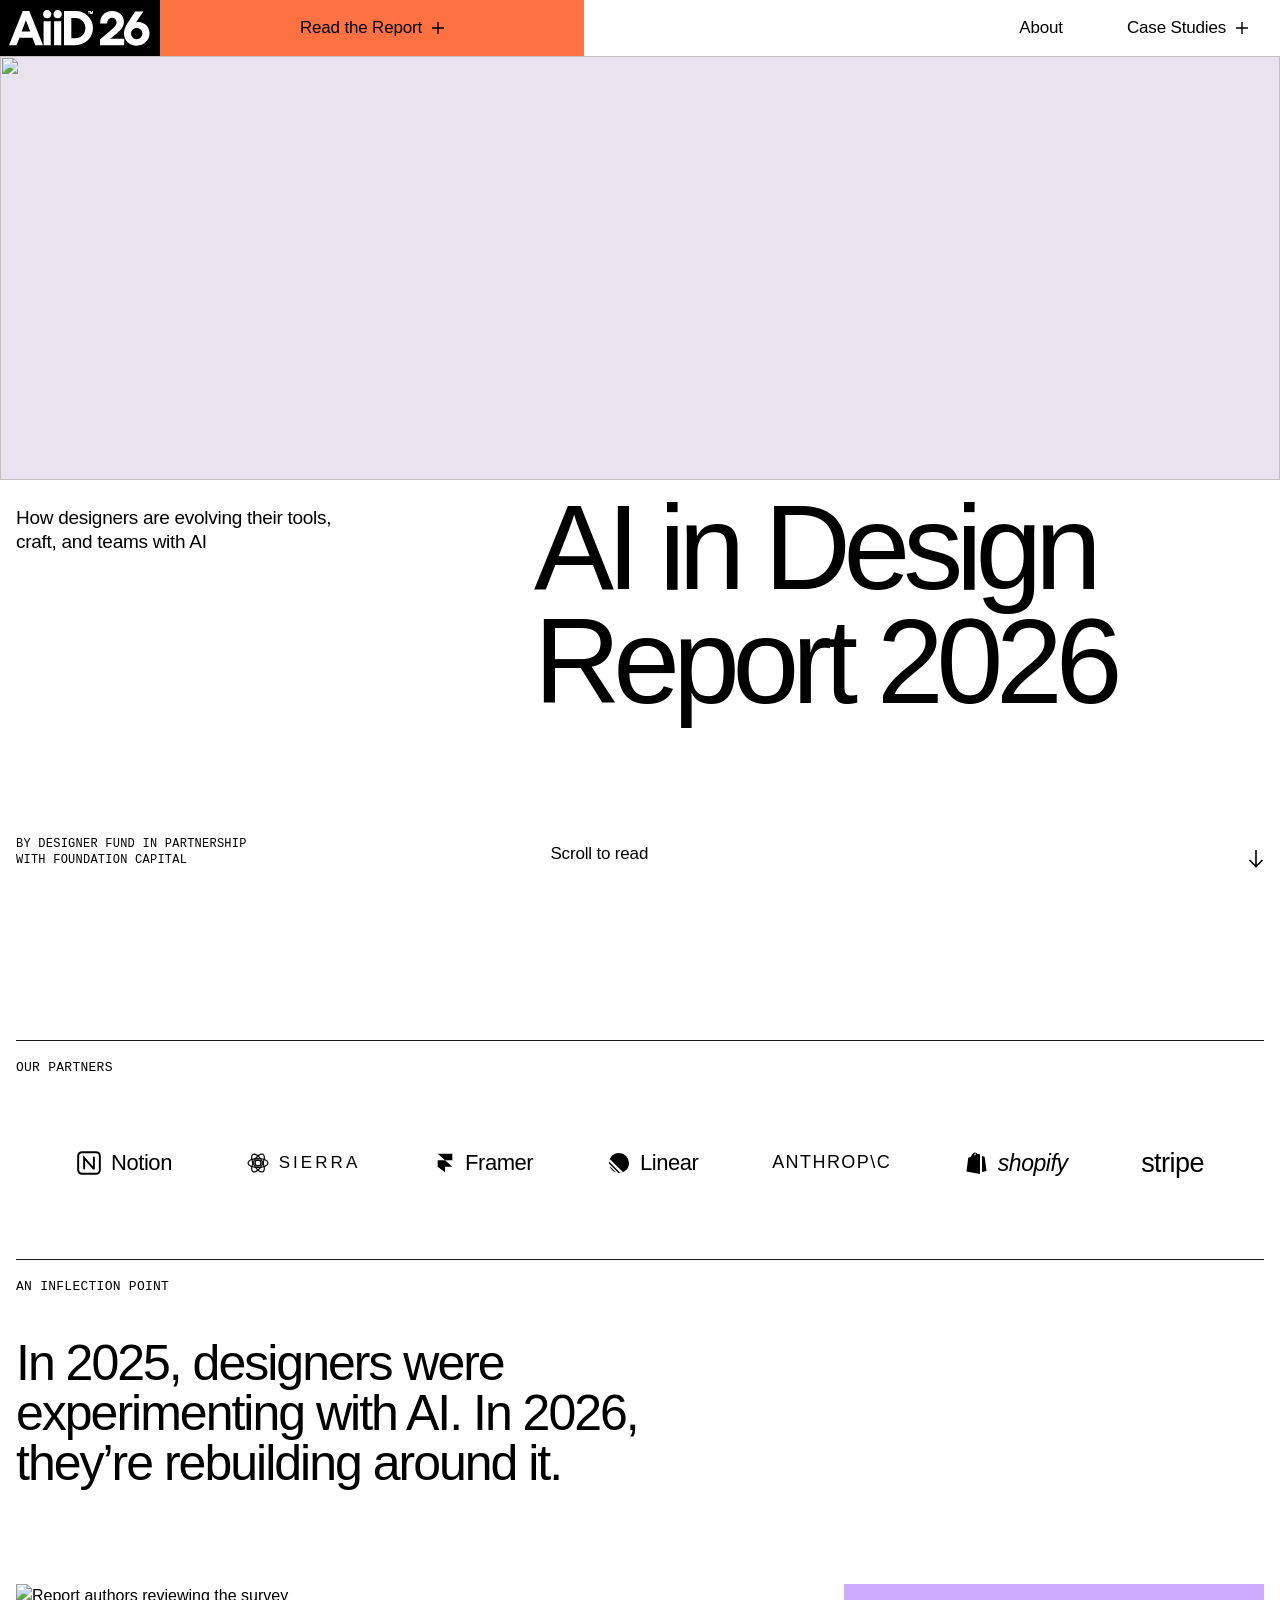
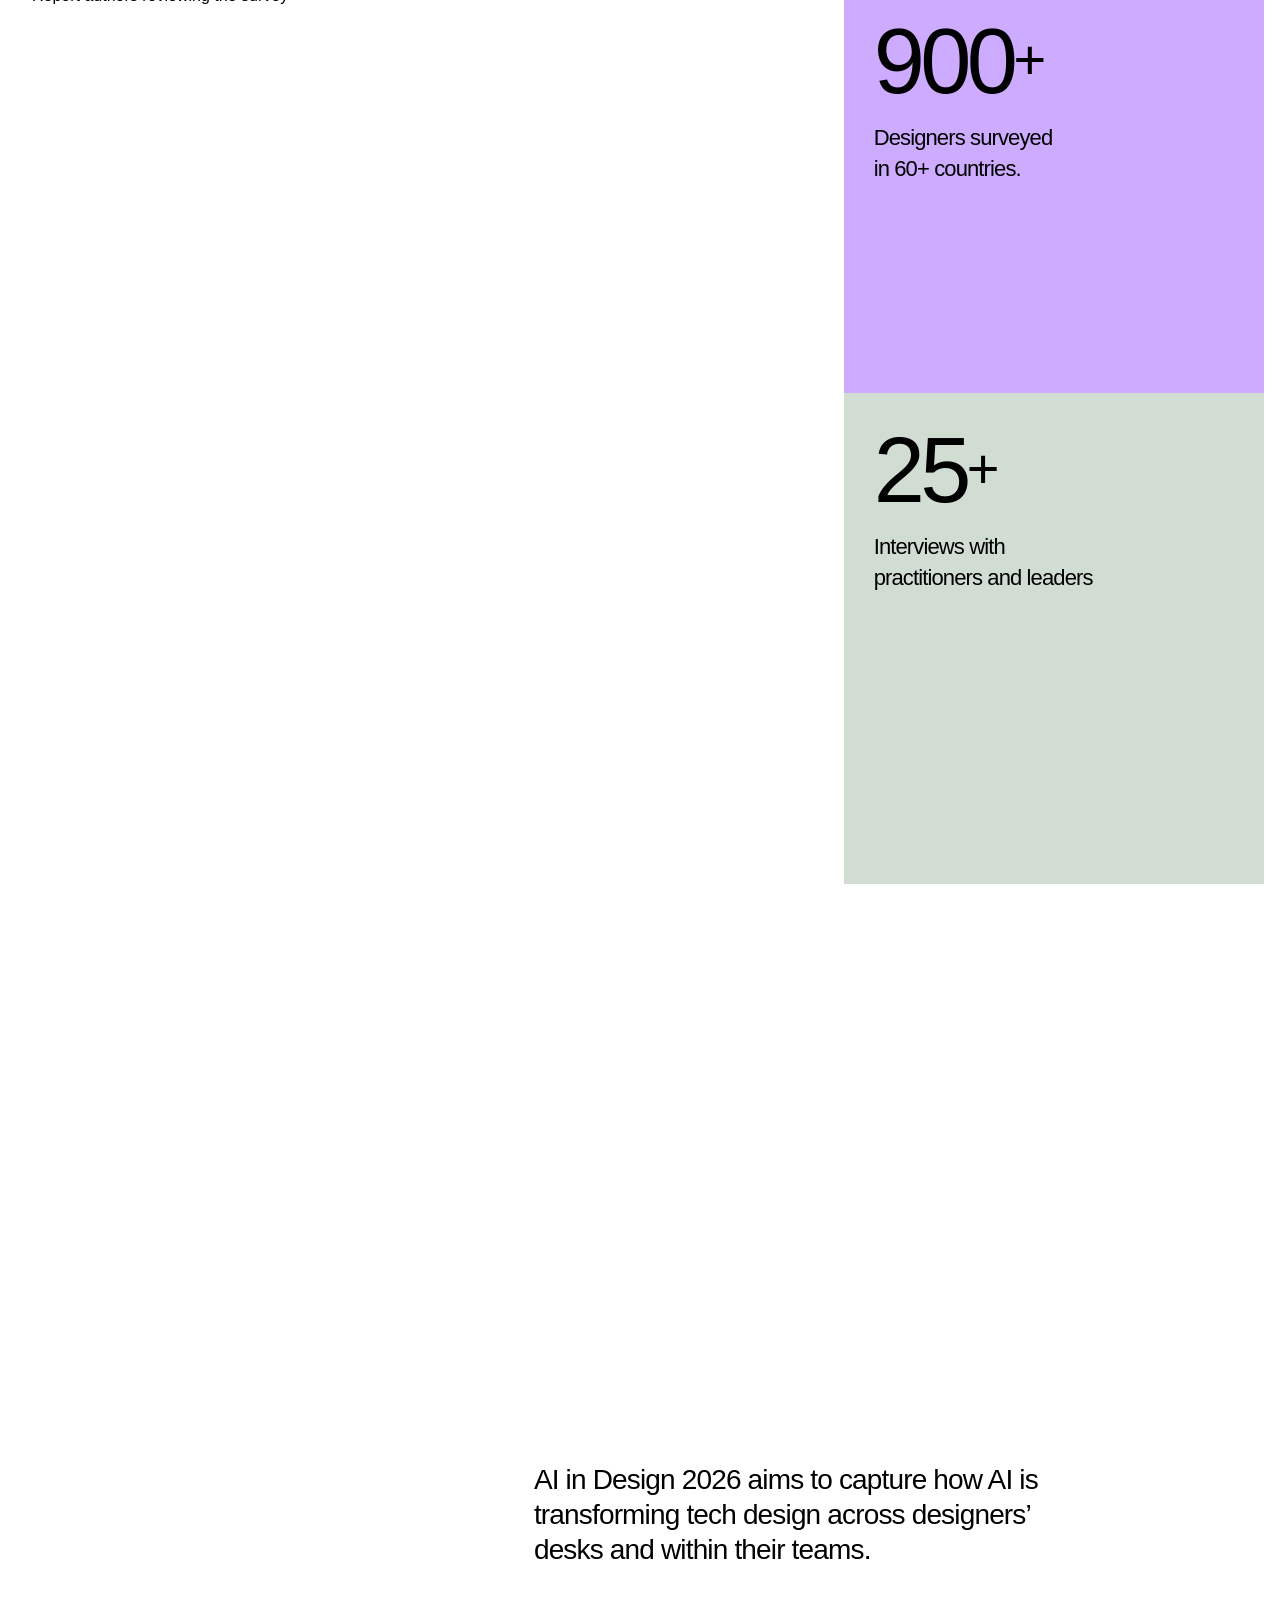
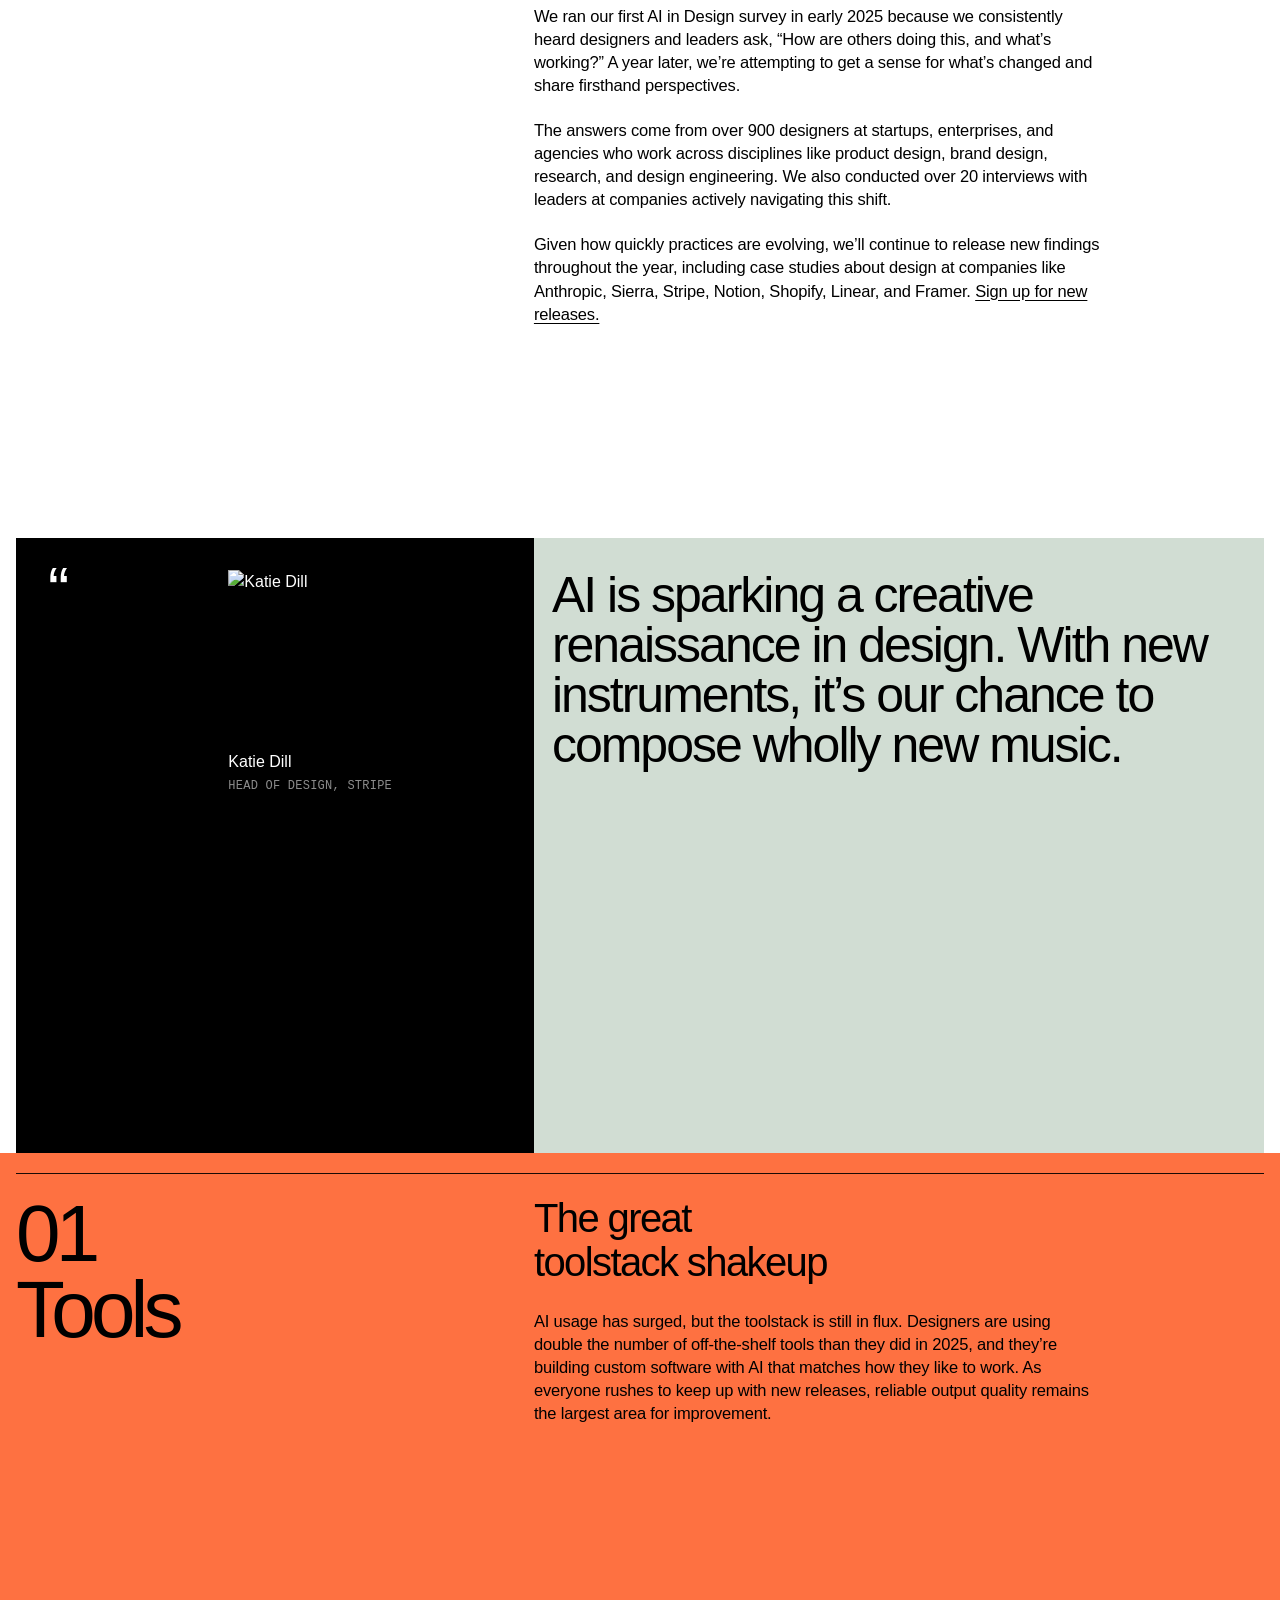
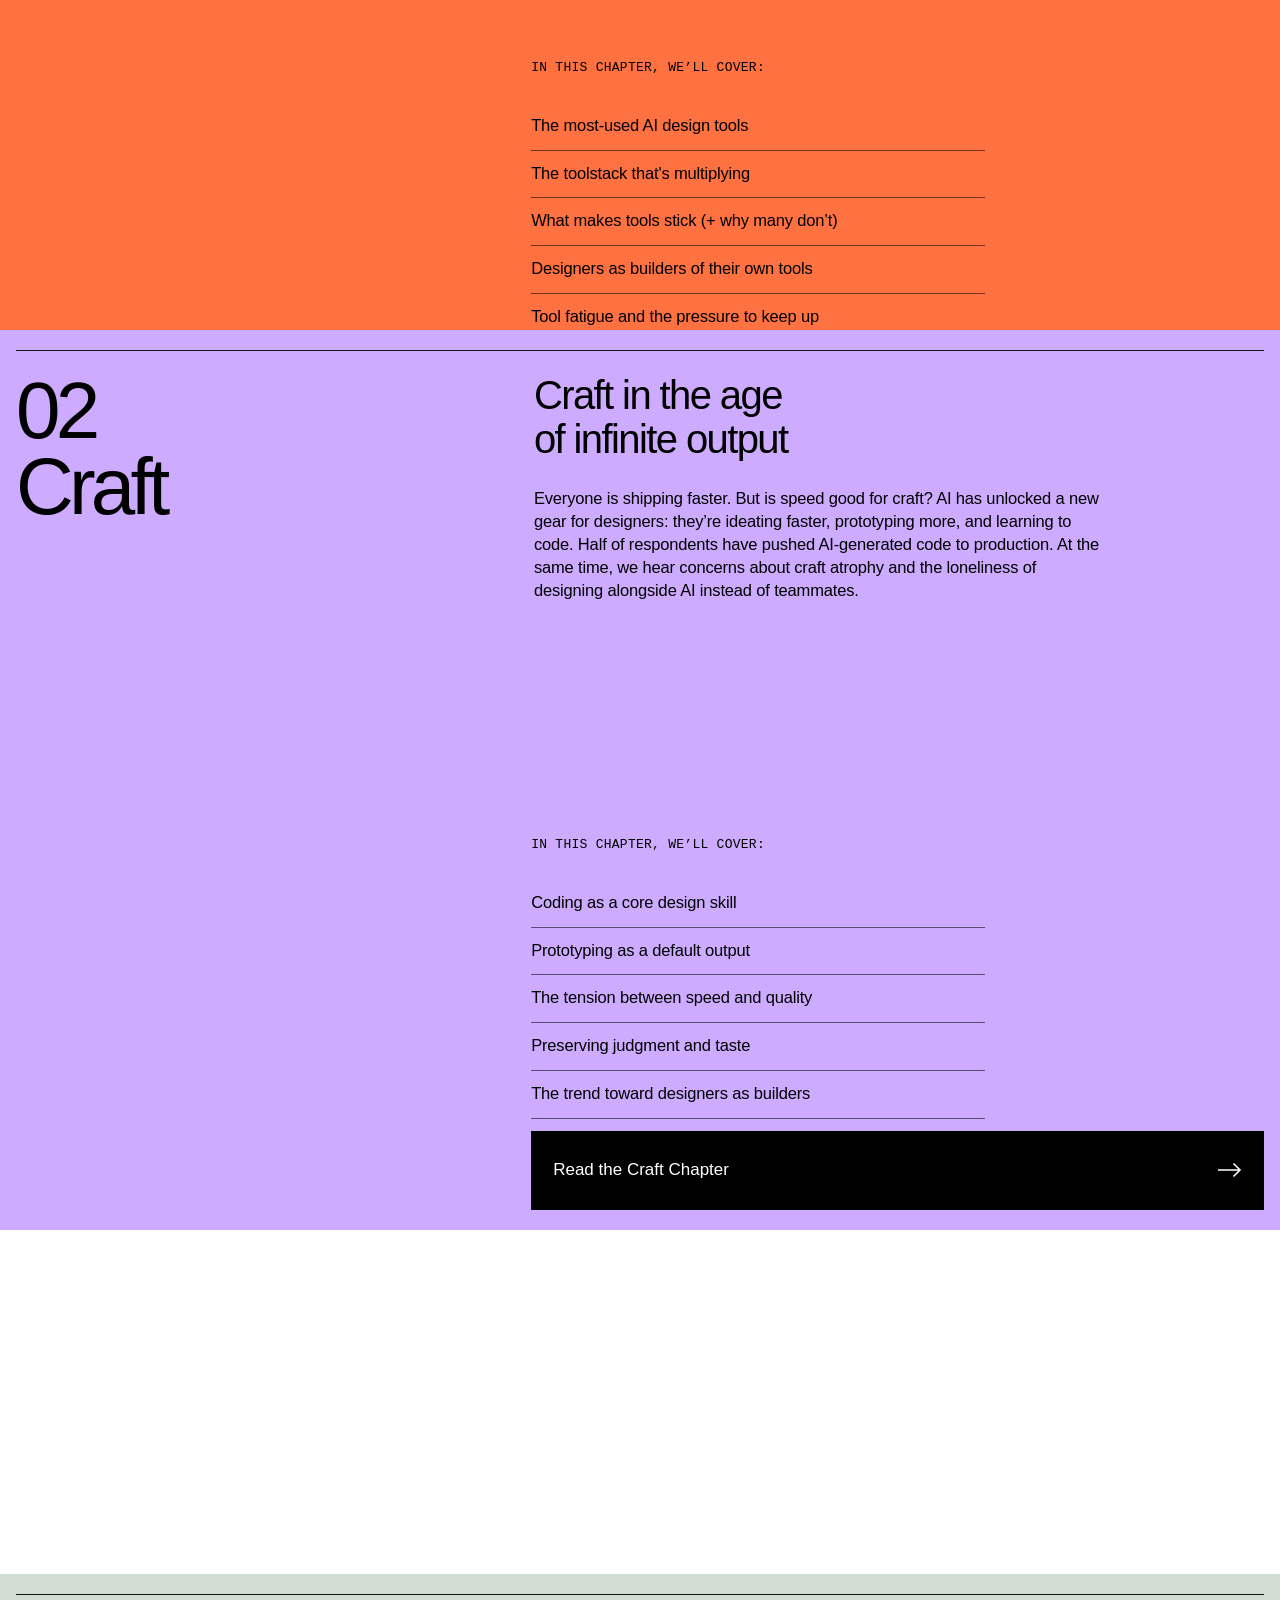
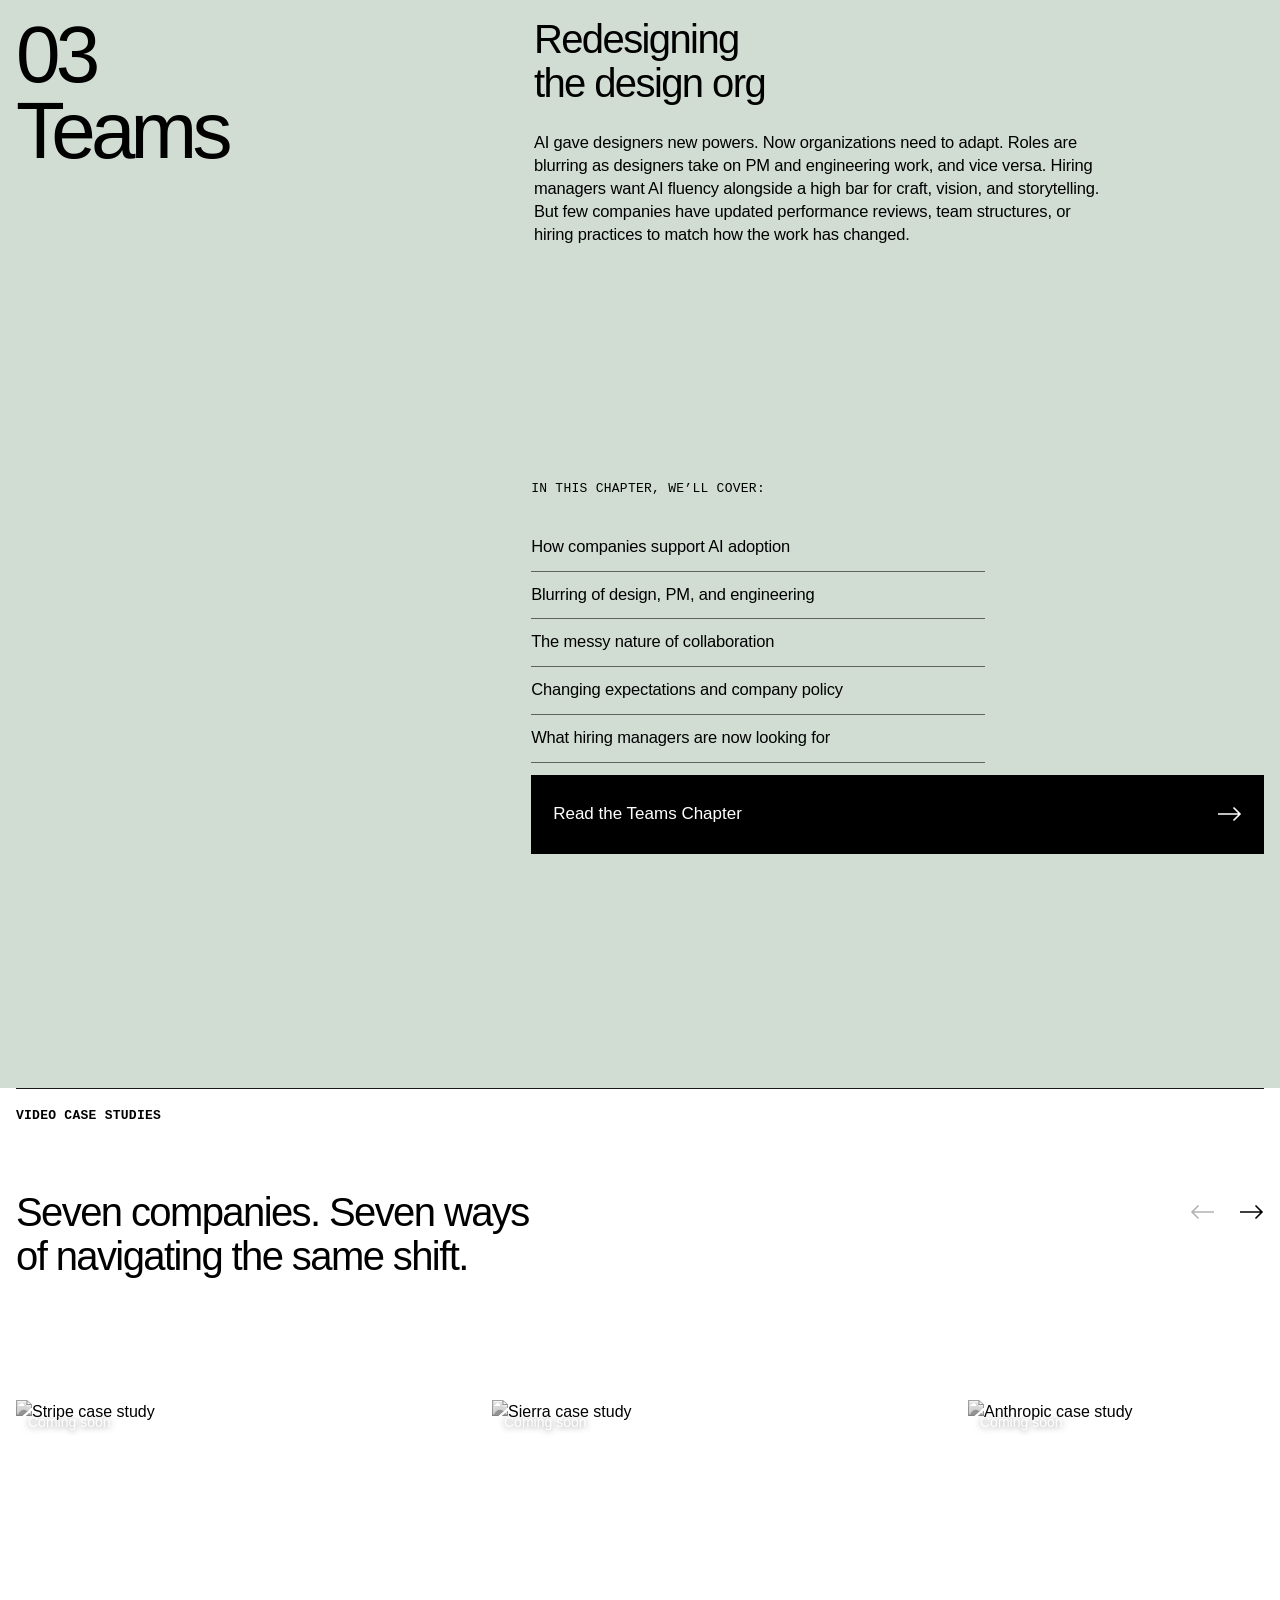
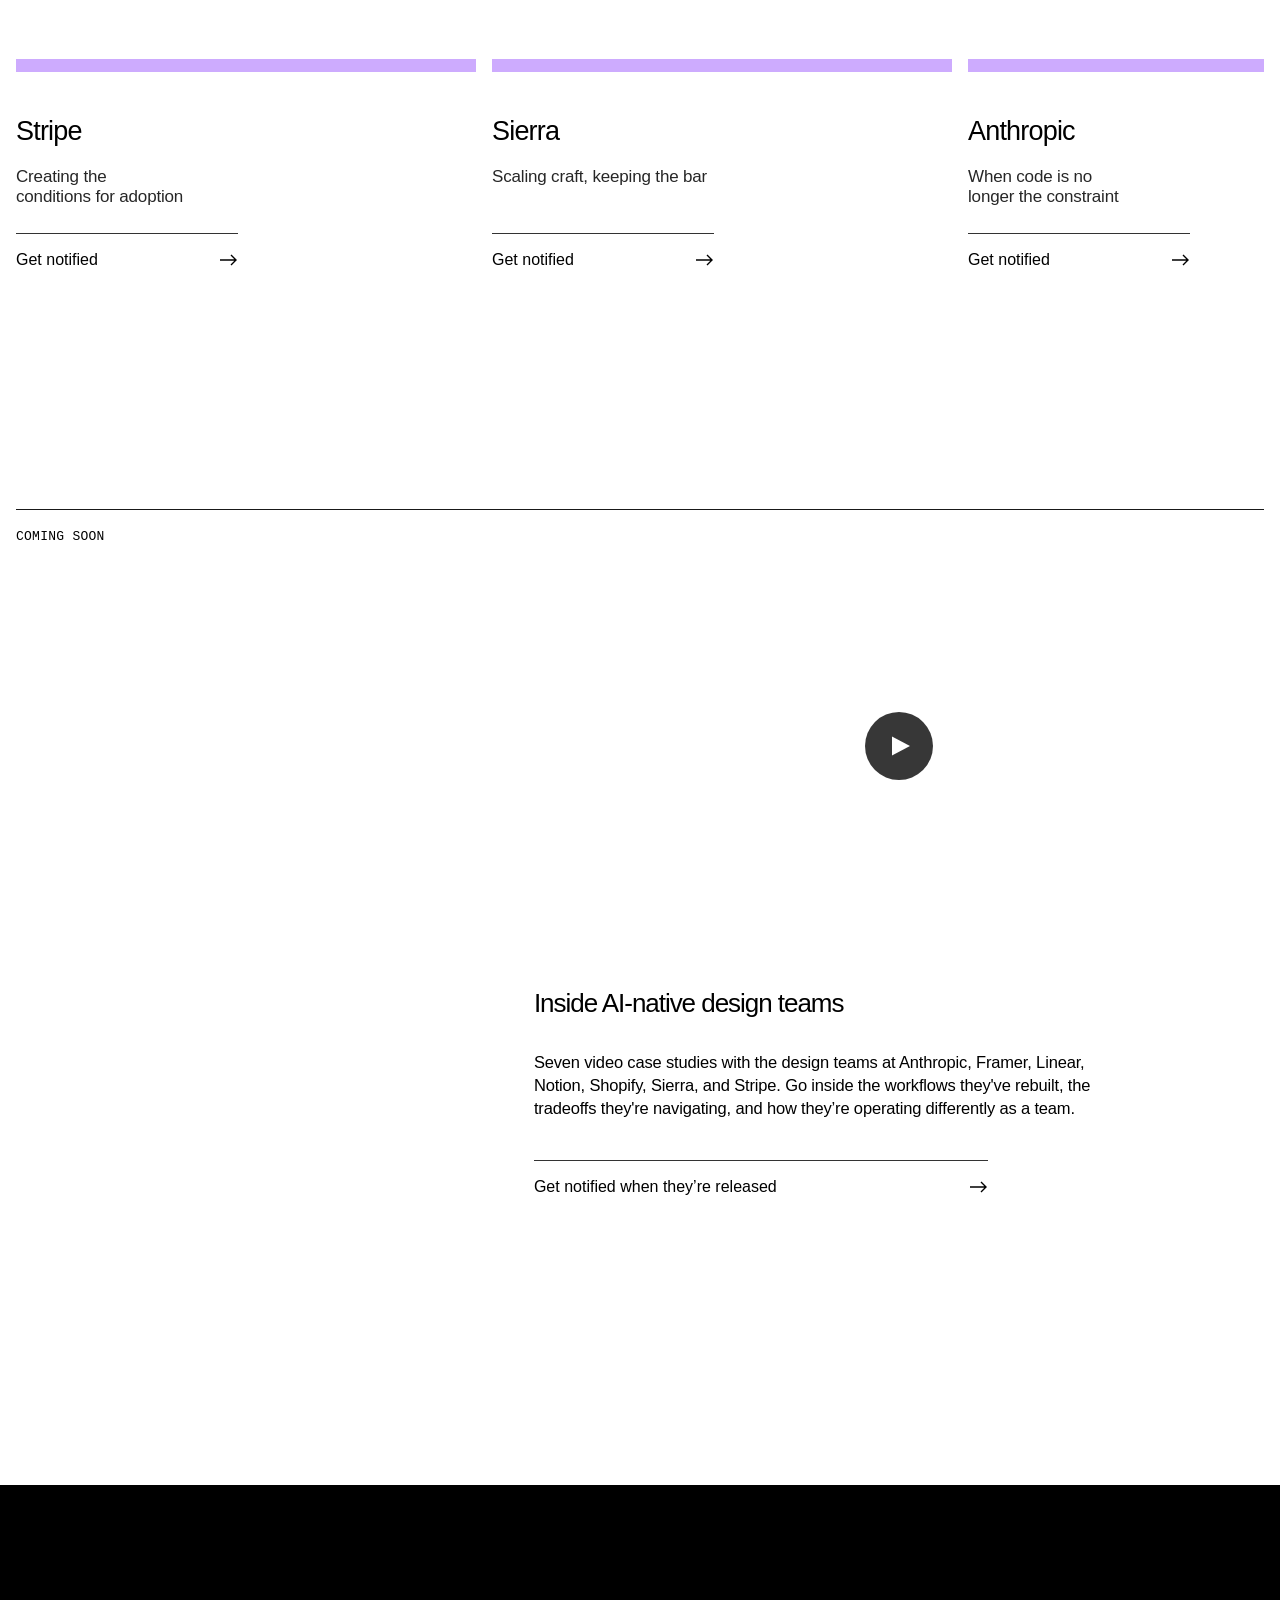
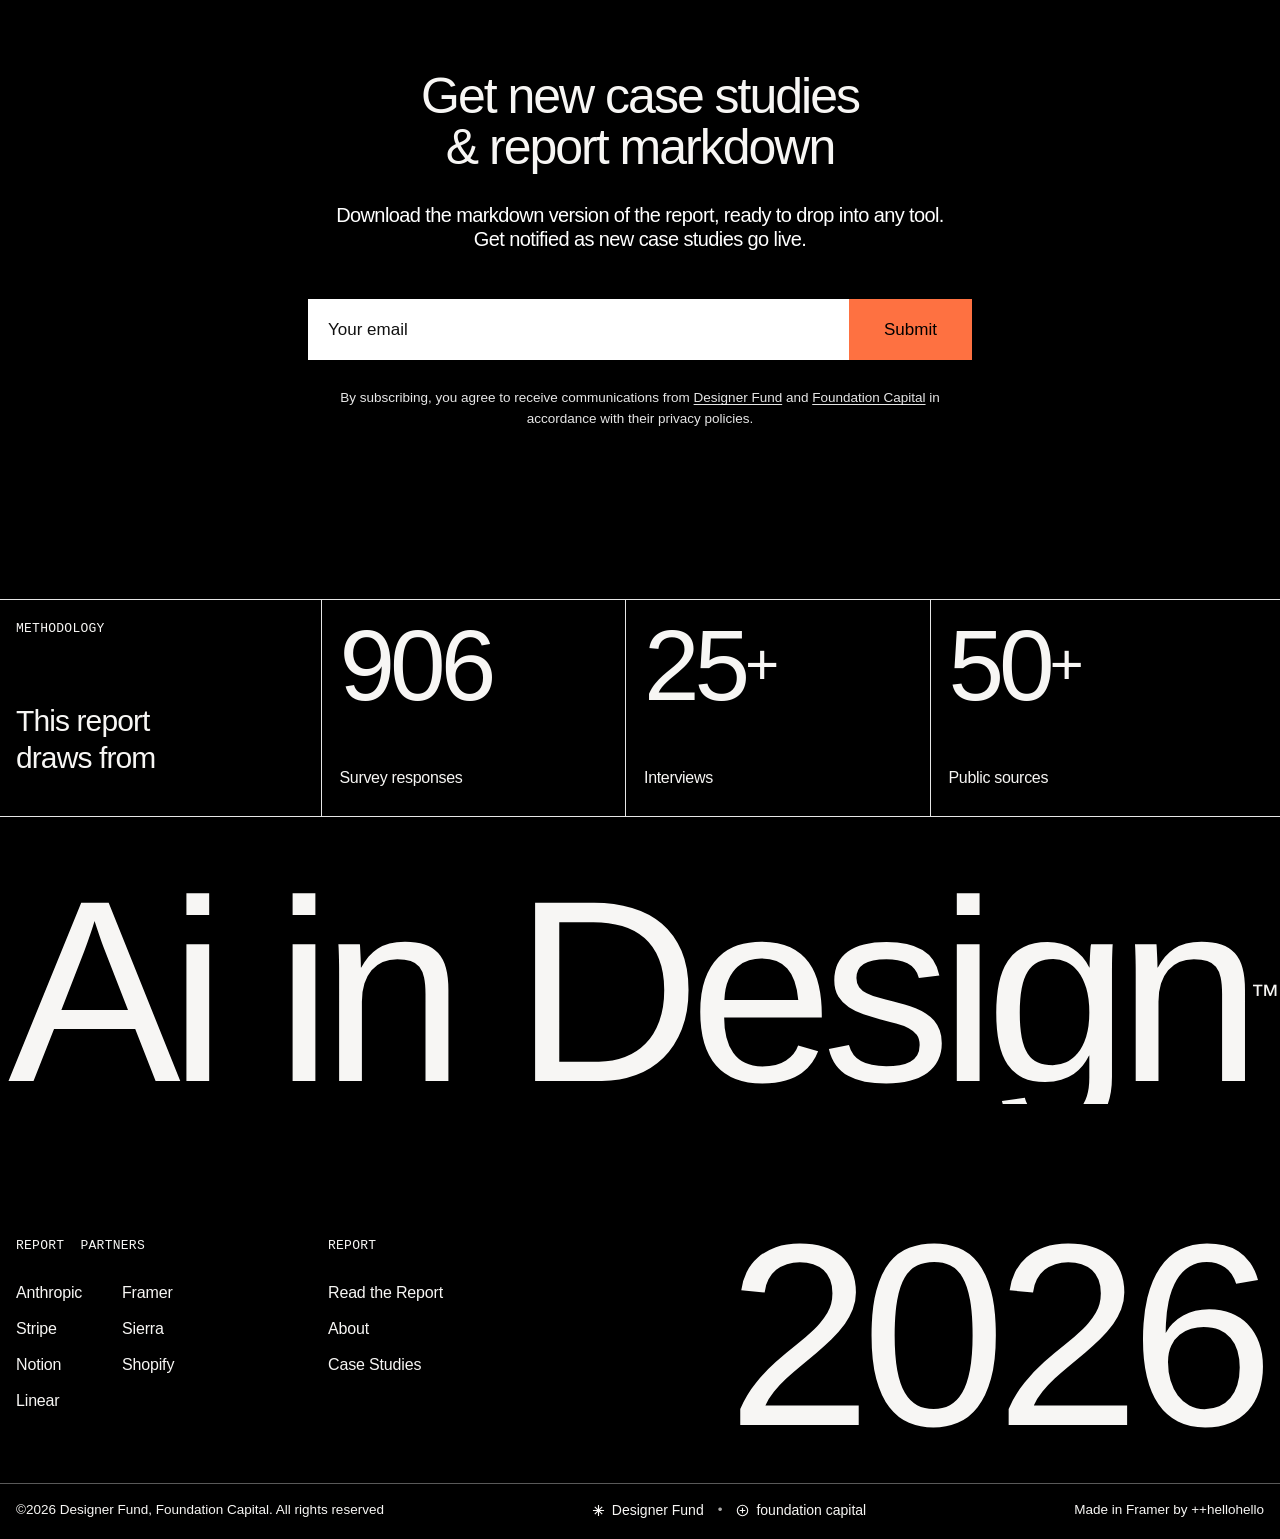
==== gpt56-high-2026-07-16/index.html @ 609a4d9c "Initial commit: multi-model AI in Design homepage reproductions Static high-fidelity recreations of " ====
<!DOCTYPE html>
<html lang="en">
<head>
  <meta charset="UTF-8" />
  <meta name="viewport" content="width=device-width, initial-scale=1.0" />
  <title>AI in Design Report 2026</title>
  <link rel="icon" href="data:," />
  <script src="https://cdn.tailwindcss.com"></script>
  <link rel="stylesheet" href="styles.css" />
</head>
<body>

  <!-- Loader -->
  <div id="loader" aria-hidden="true">
    <div class="loader-logo">
      <span class="loader-aiid">AiiD<sup>™</sup></span><span class="loader-26">26</span>
    </div>
  </div>

  <!-- Mouse particle trail canvas -->
  <canvas id="fx-canvas" aria-hidden="true"></canvas>

  <!-- Header -->
  <header id="site-header">
    <a href="https://example.com/" class="logo-block" aria-label="AI in Design 26">
      <img class="logo-image" src="data:image/svg+xml,%3Csvg%20display=%22block%22%20role=%22presentation%22%20viewBox=%220%200%20142%2036%22%20xmlns=%22http://www.w3.org/2000/svg%22%3E%3Cg%20d=%22M%20114.9%2011.85%20C%20114.9%2016.102%20112.849%2019.327%20107.716%2023.482%20C%20106.005%2024.851%20104.392%2026.171%20103.171%2027.148%20C%20102.438%2027.734%20101.755%2028.272%20101.118%2028.712%20L%20115.193%2028.712%20L%20115.193%2035.163%20L%2091%2035.163%20L%2091%2029.396%20L%20103.805%2018.399%20C%20106.541%2016.053%20107.617%2014.294%20107.617%2012.339%20C%20107.617%209.603%20105.613%207.745%20103.023%207.745%20C%20100.091%207.745%2098.234%2010.091%2098.186%2013.463%20L%2091.099%2013.463%20C%2091.099%205.887%2095.79%201%20103.023%201%20C%20109.865%201%20114.9%205.497%20114.9%2011.85%20Z%20M%20127.756%2035.711%20C%20120.522%2035.711%20115%2030.482%20115%2023.444%20C%20115%2020.365%20116.124%2017.042%20118.373%2013.571%20L%20126.145%201.5%20L%20134.453%201.5%20L%20126.927%2012.4%20C%20127.708%2012.057%20128.638%2011.96%20129.37%2011.96%20C%20135.822%2011.96%20140.513%2017.093%20140.513%2023.349%20C%20140.513%2030.387%20134.991%2035.715%20127.758%2035.715%20Z%20M%20127.756%2018.019%20C%20124.578%2018.019%20122.087%2020.462%20122.087%2023.541%20C%20122.087%2026.62%20124.58%2029.162%20127.708%2029.162%20C%20130.836%2029.162%20133.426%2026.669%20133.426%2023.591%20C%20133.426%2020.512%20130.884%2018.019%20127.758%2018.019%20Z%20M%2020.282%201%20L%2034.015%2035.213%20L%2026.343%2035.213%20L%2023.46%2027.833%20L%2010.409%2027.833%20L%207.526%2035.213%20L%200%2035.213%20L%2013.783%201%20Z%20M%2012.657%2021.527%20L%2021.26%2021.527%20L%2016.909%2010.335%20Z%20M%2038.155%208.31%20C%2035.809%208.31%2034%206.355%2034%204.155%20C%2034%201.955%2035.809%200%2038.155%200%20C%2040.501%200%2042.31%201.955%2042.31%204.155%20C%2042.31%206.355%2040.501%208.31%2038.155%208.31%20Z%20M%2034.586%2035.289%20L%2034.586%2011.145%20L%2041.722%2011.145%20L%2041.722%2035.289%20Z%20M%2048.655%208.31%20C%2046.308%208.31%2044.5%206.355%2044.5%204.155%20C%2044.5%201.955%2046.308%200%2048.655%200%20C%2051.001%200%2052.81%201.955%2052.81%204.155%20C%2052.81%206.355%2051.001%208.31%2048.655%208.31%20Z%20M%2045.087%2035.289%20L%2045.087%2011.145%20L%2052.224%2011.145%20L%2052.224%2035.289%20Z%20M%2066.584%2035.213%20L%2055%2035.213%20L%2055%201%20L%2066.584%201%20C%2076.164%201%2083.984%208.477%2083.984%2018.107%20C%2083.984%2027.736%2076.164%2035.213%2066.584%2035.213%20Z%20M%2066.388%207.893%20L%2062.332%207.893%20L%2062.332%2028.323%20L%2066.388%2028.323%20C%2072.057%2028.323%2076.457%2023.779%2076.457%2018.108%20C%2076.457%2012.438%2072.059%207.893%2066.388%207.893%20Z%20M%2081.05%201.722%20L%2080.38%201.722%20L%2080.38%203.895%20L%2079.671%203.895%20L%2079.671%201.722%20L%2079%201.722%20L%2079%201%20L%2081.05%201%20Z%20M%2082.5%202.745%20L%2083.256%201%20L%2083.985%201%20L%2083.985%203.895%20L%2083.29%203.895%20L%2083.29%202.598%20L%2082.72%203.895%20L%2082.261%203.895%20L%2081.695%202.604%20L%2081.695%203.895%20L%2081%203.895%20L%2081%201%20L%2081.743%201%20Z%22%20fill=%22transparent%22%20height=%2235.71467px%22%20id=%22bUIbGinxk%22%20width=%22140.51299999999998px%22%3E%3Cpath%20d=%22M%2023.9%2010.85%20C%2023.9%2015.102%2021.849%2018.327%2016.716%2022.482%20C%2015.005%2023.851%2013.392%2025.171%2012.171%2026.148%20C%2011.438%2026.734%2010.755%2027.272%2010.118%2027.712%20L%2024.193%2027.712%20L%2024.193%2034.163%20L%200%2034.163%20L%200%2028.396%20L%2012.805%2017.399%20C%2015.541%2015.053%2016.617%2013.294%2016.617%2011.339%20C%2016.617%208.603%2014.613%206.745%2012.023%206.745%20C%209.091%206.745%207.234%209.091%207.186%2012.463%20L%200.099%2012.463%20C%200.099%204.887%204.79%200%2012.023%200%20C%2018.865%200%2023.9%204.497%2023.9%2010.85%20Z%22%20fill=%22rgb%28255,%20255,%20255%29%22%20height=%2234.163490000000024px%22%20id=%22tfqKR_hYy%22%20transform=%22translate%2891%201%29%22%20width=%2224.193200000000047px%22/%3E%3Cpath%20d=%22M%2012.756%2034.211%20C%205.522%2034.211%200%2028.982%200%2021.944%20C%200%2018.865%201.124%2015.542%203.373%2012.071%20L%2011.145%200%20L%2019.453%200%20L%2011.927%2010.9%20C%2012.708%2010.557%2013.638%2010.46%2014.37%2010.46%20C%2020.822%2010.46%2025.513%2015.593%2025.513%2021.849%20C%2025.513%2028.887%2019.991%2034.215%2012.758%2034.215%20Z%20M%2012.756%2016.519%20C%209.578%2016.519%207.087%2018.962%207.087%2022.041%20C%207.087%2025.12%209.58%2027.662%2012.708%2027.662%20C%2015.836%2027.662%2018.426%2025.169%2018.426%2022.091%20C%2018.426%2019.012%2015.884%2016.519%2012.758%2016.519%20Z%22%20fill=%22rgb%28255,%20255,%20255%29%22%20height=%2234.21467px%22%20id=%22IRKzsmQah%22%20transform=%22translate%28115%201.5%29%22%20width=%2225.51299999999999px%22/%3E%3Cpath%20d=%22M%2020.282%200%20L%2034.015%2034.213%20L%2026.343%2034.213%20L%2023.46%2026.833%20L%2010.409%2026.833%20L%207.526%2034.213%20L%200%2034.213%20L%2013.783%200%20Z%20M%2012.657%2020.527%20L%2021.26%2020.527%20L%2016.909%209.335%20Z%22%20fill=%22rgb%28255,%20255,%20255%29%22%20height=%2234.21293px%22%20id=%22i7XmmoJSr%22%20transform=%22translate%280%201%29%22%20width=%2234.0153px%22/%3E%3Cpath%20d=%22M%204.155%208.31%20C%201.809%208.31%200%206.355%200%204.155%20C%200%201.955%201.809%200%204.155%200%20C%206.501%200%208.31%201.955%208.31%204.155%20C%208.31%206.355%206.501%208.31%204.155%208.31%20Z%20M%200.586%2035.289%20L%200.586%2011.145%20L%207.722%2011.145%20L%207.722%2035.289%20Z%22%20fill=%22rgb%28255,%20255,%20255%29%22%20height=%2235.28910032196045px%22%20id=%22kdN6QVZlX%22%20transform=%22translate%2834%200%29%22%20width=%228.309800000000003px%22/%3E%3Cpath%20d=%22M%204.155%208.31%20C%201.808%208.31%200%206.355%200%204.155%20C%200%201.955%201.808%200%204.155%200%20C%206.501%200%208.31%201.955%208.31%204.155%20C%208.31%206.355%206.501%208.31%204.155%208.31%20Z%20M%200.587%2035.289%20L%200.587%2011.145%20L%207.724%2011.145%20L%207.724%2035.289%20Z%22%20fill=%22rgb%28255,%20255,%20255%29%22%20height=%2235.28910032196045px%22%20id=%22C_knFuf3H%22%20transform=%22translate%2844.5%200%29%22%20width=%228.3097px%22/%3E%3Cpath%20d=%22M%2011.584%2034.213%20L%200%2034.213%20L%200%200%20L%2011.584%200%20C%2021.164%200%2028.984%207.477%2028.984%2017.107%20C%2028.984%2026.736%2021.164%2034.213%2011.584%2034.213%20Z%20M%2011.388%206.893%20L%207.332%206.893%20L%207.332%2027.323%20L%2011.388%2027.323%20C%2017.057%2027.323%2021.457%2022.779%2021.457%2017.108%20C%2021.457%2011.438%2017.059%206.893%2011.388%206.893%20Z%22%20fill=%22rgb%28255,%20255,%20255%29%22%20height=%2234.21293px%22%20id=%22PEKM8ZtBk%22%20transform=%22translate%2855%201%29%22%20width=%2228.983600000000003px%22/%3E%3Cpath%20d=%22M%202.05%200.722%20L%201.38%200.722%20L%201.38%202.895%20L%200.671%202.895%20L%200.671%200.722%20L%200%200.722%20L%200%200%20L%202.05%200%20Z%22%20fill=%22rgb%28255,%20255,%20255%29%22%20height=%222.895210000000006px%22%20id=%22pdRAV8HVm%22%20transform=%22translate%2879%201%29%22%20width=%222.050100000000043px%22/%3E%3Cpath%20d=%22M%201.5%201.745%20L%202.256%200%20L%202.985%200%20L%202.985%202.895%20L%202.29%202.895%20L%202.29%201.598%20L%201.72%202.895%20L%201.261%202.895%20L%200.695%201.604%20L%200.695%202.895%20L%200%202.895%20L%200%200%20L%200.743%200%20Z%22%20fill=%22rgb%28255,%20255,%20255%29%22%20height=%222.895210000000006px%22%20id=%22DxJXpvdQX%22%20transform=%22translate%2881%201%29%22%20width=%222.9850999999999885px%22/%3E%3C/g%3E%3C/svg%3E" alt="" />
    </a>
    <a href="https://example.com/" id="read-report-pill" class="header-pill">
      <span>Read the Report</span>
      <svg class="plus-icon" viewBox="0 0 12 12" width="12" height="12"><path d="M6 0v12M0 6h12" stroke="currentColor" stroke-width="1.4"/></svg>
    </a>
    <nav class="header-right">
      <a href="https://example.com/" class="header-link">About</a>
      <button id="cases-trigger" class="header-link header-cases" type="button">
        <span>Case Studies</span>
        <svg class="plus-icon" viewBox="0 0 12 12" width="12" height="12"><path d="M6 0v12M0 6h12" stroke="currentColor" stroke-width="1.4"/></svg>
      </button>
    </nav>
  </header>

  <!-- Fullscreen Case Studies menu -->
  <div id="cases-menu" aria-hidden="true">
    <div class="menu-top">
      <span class="menu-title">Case Studies</span>
      <button id="cases-close" type="button" aria-label="Close menu">
        <svg viewBox="0 0 16 16" width="16" height="16"><path d="M1 1l14 14M15 1L1 15" stroke="currentColor" stroke-width="1.5"/></svg>
      </button>
    </div>
    <div class="menu-grid">
      <a class="menu-row" href="https://example.com/">
        <span class="menu-name">Framer <sup>01</sup></span>
        <span class="menu-soon">Coming soon</span>
        <img src="https://framerusercontent.com/images/rd6RC3C2g354mvaTXc22Z8hsrkI.png?scale-down-to=512" alt="" loading="lazy" />
      </a>
      <a class="menu-row" href="https://example.com/">
        <span class="menu-name">Sierra <sup>02</sup></span>
        <span class="menu-soon">Coming soon</span>
        <img src="https://framerusercontent.com/images/BjnduoVw73i89zvx0jvqhBI6pY.png?scale-down-to=512" alt="" loading="lazy" />
      </a>
      <a class="menu-row" href="https://example.com/">
        <span class="menu-name">Shopify <sup>03</sup></span>
        <span class="menu-soon">Coming soon</span>
        <img src="https://framerusercontent.com/images/sVDqVYB6apEiCQWv3SUiu02DuE.jpg?scale-down-to=512" alt="" loading="lazy" />
      </a>
      <a class="menu-row" href="https://example.com/">
        <span class="menu-name">Notion <sup>04</sup></span>
        <span class="menu-soon">Coming soon</span>
        <img src="https://framerusercontent.com/images/vdlaU7hXYvHA03hPLaBqE2TMTIA.jpg?scale-down-to=512" alt="" loading="lazy" />
      </a>
      <a class="menu-row" href="https://example.com/">
        <span class="menu-name">Stripe <sup>05</sup></span>
        <span class="menu-soon">Coming soon</span>
        <img src="https://framerusercontent.com/images/9q6atfyxUQWgbbNEpOcKeKHVMo8.png?scale-down-to=512" alt="" loading="lazy" />
      </a>
      <a class="menu-row" href="https://example.com/">
        <span class="menu-name">Linear <sup>06</sup></span>
        <span class="menu-soon">Coming soon</span>
        <img src="https://framerusercontent.com/images/aoiJOJb5U9lPHiXQOrywfzn8ftQ.png?scale-down-to=512" alt="" loading="lazy" />
      </a>
      <a class="menu-row" href="https://example.com/">
        <span class="menu-name">Anthropic <sup>07</sup></span>
        <span class="menu-soon">Coming soon</span>
        <img src="https://framerusercontent.com/images/qsqwQqO5XlCp5ZWs7hJuiL0Y.png?scale-down-to=512" alt="" loading="lazy" />
      </a>
    </div>
    <div class="menu-bottom">©2026 DESIGNER FUND, FOUNDATION CAPITAL. ALL RIGHTS RESERVED</div>
  </div>

  <main>

    <!-- Scene 1: Hero -->
    <section id="hero">
      <div class="hero-media">
        <img class="hero-poster" src="https://framerusercontent.com/images/LKdFBU4cZXjWWQJR62rMmwUFg.jpg?width=1920&height=1080" alt="" />
        <video id="hero-intro" muted autoplay playsinline preload="auto"
               poster="https://framerusercontent.com/images/LKdFBU4cZXjWWQJR62rMmwUFg.jpg?width=1920&height=1080"
               src="https://framerusercontent.com/assets/11fQjZ8SBLFtf9GDiGqEbzqKI8.webm"></video>
        <video id="hero-loop" muted loop playsinline preload="auto"
               src="https://framerusercontent.com/assets/60TSo4WrKzA27Mp4KCDTmVbhc.webm"></video>
      </div>
      <div class="hero-text px-global">
        <p class="hero-tagline" data-hero-reveal>How designers are evolving their tools, craft, and teams with AI</p>
        <h1 class="hero-title"><span class="hero-line" data-hero-line>AI in Design</span><br /><span class="hero-line" data-hero-line>Report 2026</span></h1>
        <div class="hero-bottom">
          <p class="hero-credit mono-label">BY DESIGNER FUND IN PARTNERSHIP<br />WITH FOUNDATION CAPITAL</p>
          <a class="hero-scroll" href="https://example.com/">Scroll to read</a>
          <svg class="hero-arrow" viewBox="0 0 16 18" width="16" height="18"><path d="M8 0v16M1.5 10L8 16.5 14.5 10" fill="none" stroke="currentColor" stroke-width="1.6"/></svg>
        </div>
      </div>
    </section>

    <!-- Scene 2: Partners -->
    <section id="partners" class="px-global">
      <div class="rule" data-reveal></div>
      <p class="mono-label" data-reveal>OUR PARTNERS</p>
      <div class="partners-row">
        <div class="partner" data-reveal>
          <svg viewBox="0 0 24 24" width="26" height="26" fill="none"><rect x="2" y="2" width="20" height="20" rx="3.5" stroke="currentColor" stroke-width="1.8"/><path d="M7.5 17V7.2l8.6 9.8h.4V7" stroke="currentColor" stroke-width="1.8" stroke-linecap="round"/></svg>
          <span class="partner-word">Notion</span>
        </div>
        <div class="partner" data-reveal>
          <svg viewBox="0 0 24 24" width="24" height="24" fill="none"><circle cx="12" cy="12" r="3" stroke="currentColor" stroke-width="1.4"/><ellipse cx="12" cy="12" rx="10" ry="4.5" stroke="currentColor" stroke-width="1.2"/><ellipse cx="12" cy="12" rx="10" ry="4.5" transform="rotate(60 12 12)" stroke="currentColor" stroke-width="1.2"/><ellipse cx="12" cy="12" rx="10" ry="4.5" transform="rotate(120 12 12)" stroke="currentColor" stroke-width="1.2"/></svg>
          <span class="partner-word partner-word-spaced">SIERRA</span>
        </div>
        <div class="partner" data-reveal>
          <svg viewBox="0 0 24 24" width="22" height="22" fill="currentColor"><path d="M4 2h16v7h-8zM4 9h8l8 7H4zM4 16h8v6z"/></svg>
          <span class="partner-word">Framer</span>
        </div>
        <div class="partner" data-reveal>
          <svg viewBox="0 0 24 24" width="24" height="24" fill="currentColor"><path d="M2.6 14.9a10 10 0 0 0 6.5 6.5zM2 12.5 11.5 22A10 10 0 0 0 22 12 10 10 0 0 0 12 2 10 10 0 0 0 2 12.5zm1-4.3L15.8 21a10 10 0 0 1-2.4.9L2.1 10.6a10 10 0 0 1 .9-2.4z"/></svg>
          <span class="partner-word">Linear</span>
        </div>
        <div class="partner" data-reveal>
          <span class="partner-word partner-anthropic">ANTHROP\C</span>
        </div>
        <div class="partner" data-reveal>
          <svg viewBox="0 0 24 24" width="24" height="24" fill="currentColor"><path d="M14.5 3.2c-.4-.3-.9-.2-1.1-.1l-.7.2A3.2 3.2 0 0 0 10 1.5c-.1 0-2.6.3-4 4.2l-2.2.7c-.5.1-.6.5-.6.7L1.5 20.5 15 23V3.3l-.5-.1zM10.7 4l-1.9.6C9.3 3 10 2.4 10.6 2.2c.1.5.1 1.1.1 1.8zM17 5l2.3.7c.2 0 .4.3.4.5L21.5 20 17 21z"/></svg>
          <span class="partner-word partner-shopify">shopify</span>
        </div>
        <div class="partner" data-reveal>
          <span class="partner-word partner-stripe">stripe</span>
        </div>
      </div>
    </section>

    <!-- Scene 3: An inflection point -->
    <section id="inflection" class="px-global">
      <div class="rule" data-reveal></div>
      <p class="mono-label" data-reveal>AN INFLECTION POINT</p>
      <h1 class="inflection-title" data-reveal>In 2025, designers were experimenting with AI. In 2026, they’re rebuilding around it.</h1>
    </section>

    <!-- Scene 4: Founders photo + stats -->
    <section id="founders">
      <div class="founders-sticky">
        <div class="founders-media">
          <img src="https://framerusercontent.com/images/ytblsBi2O0C6jtd1PYCTXAczI.jpg?scale-down-to=2048" alt="Report authors reviewing the survey" />
        </div>
        <div class="founders-panels">
          <div class="stat-panel stat-panel-purple" data-panel>
            <p class="stat-number">900<sup>+</sup></p>
            <h4>Designers surveyed<br />in 60+ countries.</h4>
          </div>
          <div class="stat-panel stat-panel-sage" data-panel>
            <p class="stat-number">25<sup>+</sup></p>
            <h4>Interviews with<br />practitioners and leaders</h4>
          </div>
        </div>
      </div>
    </section>

    <!-- Scene 5: Mission -->
    <section id="mission" class="px-global">
      <div class="mission-col">
        <h3 data-reveal>AI in Design 2026 aims to capture how AI is transforming tech design across designers’ desks and within their teams.</h3>
        <p data-reveal>We ran our first AI in Design survey in early 2025 because we consistently heard designers and leaders ask, “How are others doing this, and what’s working?” A year later, we’re attempting to get a sense for what’s changed and share firsthand perspectives.</p>
        <p data-reveal>The answers come from over 900 designers at startups, enterprises, and agencies who work across disciplines like product design, brand design, research, and design engineering. We also conducted over 20 interviews with leaders at companies actively navigating this shift.</p>
        <p data-reveal>Given how quickly practices are evolving, we’ll continue to release new findings throughout the year, including case studies about design at companies like Anthropic, Sierra, Stripe, Notion, Shopify, Linear, and Framer. <a class="underline-link" href="https://example.com/">Sign up for new releases.</a></p>
      </div>
    </section>

    <!-- Scene 6: Quote -->
    <section id="quote">
      <div class="quote-left">
        <span class="quote-mark">“</span>
        <div class="quote-person">
          <img src="https://framerusercontent.com/images/ILvJ4Wz4i6yJ8F12oB7DbSiYhI.png?width=176&height=176" alt="Katie Dill" />
          <p class="quote-name">Katie Dill</p>
          <p class="quote-role mono-label">HEAD OF DESIGN, STRIPE</p>
        </div>
      </div>
      <div class="quote-right">
        <h4 data-reveal>AI is sparking a creative renaissance in design. With new instruments, it’s our chance to compose wholly new music.</h4>
      </div>
    </section>

    <!-- Scenes 7-9: Chapter slides (sticky stacking) -->
    <div id="chapters">

      <section class="chapter chapter-tools" data-chapter>
        <div class="px-global chapter-inner">
          <div class="rule rule-dark"></div>
          <div class="chapter-head">
            <h2 class="chapter-index">01<br />Tools</h2>
            <div class="chapter-intro">
              <h1>The great<br />toolstack shakeup</h1>
              <p>AI usage has surged, but the toolstack is still in flux. Designers are using double the number of off-the-shelf tools than they did in 2025, and they’re building custom software with AI that matches how they like to work. As everyone rushes to keep up with new releases, reliable output quality remains the largest area for improvement.</p>
            </div>
          </div>
          <div class="chapter-grid">
            <div class="chapter-media">
              <video src="https://framerusercontent.com/assets/GxhkDLcDBfujafaVJCiFKoxE.webm" muted autoplay loop playsinline preload="metadata"></video>
            </div>
            <div class="chapter-list">
              <p class="mono-label">IN THIS CHAPTER, WE’LL COVER:</p>
              <ul>
                <li>The most-used AI design tools</li>
                <li>The toolstack that's multiplying</li>
                <li>What makes tools stick (+ why many don’t)</li>
                <li>Designers as builders of their own tools</li>
                <li>Tool fatigue and the pressure to keep up</li>
              </ul>
              <a class="chapter-cta" href="https://example.com/">
                <span>Read the Tools Chapter</span>
                <svg viewBox="0 0 24 16" width="24" height="16"><path d="M0 8h22M15.5 1.5 22 8l-6.5 6.5" fill="none" stroke="currentColor" stroke-width="1.6"/></svg>
              </a>
            </div>
          </div>
        </div>
      </section>

      <section class="chapter chapter-craft" data-chapter>
        <div class="px-global chapter-inner">
          <div class="rule rule-dark"></div>
          <div class="chapter-head">
            <h2 class="chapter-index">02<br />Craft</h2>
            <div class="chapter-intro">
              <h1>Craft in the age<br />of infinite output</h1>
              <p>Everyone is shipping faster. But is speed good for craft? AI has unlocked a new gear for designers: they’re ideating faster, prototyping more, and learning to code. Half of respondents have pushed AI-generated code to production. At the same time, we hear concerns about craft atrophy and the loneliness of designing alongside AI instead of teammates.</p>
            </div>
          </div>
          <div class="chapter-grid">
            <div class="chapter-media">
              <video src="https://framerusercontent.com/assets/lL79Fmd1Pvt2WDRdt11xdoPD3Uw.webm" muted autoplay loop playsinline preload="metadata"></video>
            </div>
            <div class="chapter-list">
              <p class="mono-label">IN THIS CHAPTER, WE’LL COVER:</p>
              <ul>
                <li>Coding as a core design skill</li>
                <li>Prototyping as a default output</li>
                <li>The tension between speed and quality</li>
                <li>Preserving judgment and taste</li>
                <li>The trend toward designers as builders</li>
              </ul>
              <a class="chapter-cta" href="https://example.com/">
                <span>Read the Craft Chapter</span>
                <svg viewBox="0 0 24 16" width="24" height="16"><path d="M0 8h22M15.5 1.5 22 8l-6.5 6.5" fill="none" stroke="currentColor" stroke-width="1.6"/></svg>
              </a>
            </div>
          </div>
        </div>
      </section>

      <section class="chapter chapter-teams" data-chapter>
        <div class="px-global chapter-inner">
          <div class="rule rule-dark"></div>
          <div class="chapter-head">
            <h2 class="chapter-index">03<br />Teams</h2>
            <div class="chapter-intro">
              <h1>Redesigning<br />the design org</h1>
              <p>AI gave designers new powers. Now organizations need to adapt. Roles are blurring as designers take on PM and engineering work, and vice versa. Hiring managers want AI fluency alongside a high bar for craft, vision, and storytelling. But few companies have updated performance reviews, team structures, or hiring practices to match how the work has changed.</p>
            </div>
          </div>
          <div class="chapter-grid">
            <div class="chapter-media">
              <video src="https://framerusercontent.com/assets/n4xIX9MPpD5lGFog1WLZ2I2UQyY.webm" muted autoplay loop playsinline preload="metadata"></video>
            </div>
            <div class="chapter-list">
              <p class="mono-label">IN THIS CHAPTER, WE’LL COVER:</p>
              <ul>
                <li>How companies support AI adoption</li>
                <li>Blurring of design, PM, and engineering</li>
                <li>The messy nature of collaboration</li>
                <li>Changing expectations and company policy</li>
                <li>What hiring managers are now looking for</li>
              </ul>
              <a class="chapter-cta" href="https://example.com/">
                <span>Read the Teams Chapter</span>
                <svg viewBox="0 0 24 16" width="24" height="16"><path d="M0 8h22M15.5 1.5 22 8l-6.5 6.5" fill="none" stroke="currentColor" stroke-width="1.6"/></svg>
              </a>
            </div>
          </div>
        </div>
      </section>

    </div>

    <!-- Scene 10: Video case studies carousel -->
    <section id="case-studies" class="px-global">
      <div class="rule" data-reveal></div>
      <h2 class="mono-label" data-reveal>VIDEO CASE STUDIES</h2>
      <div class="carousel-head">
        <h2 class="carousel-title" data-reveal>Seven companies. Seven ways<br />of navigating the same shift.</h2>
        <div class="carousel-arrows">
          <button id="car-prev" type="button" aria-label="Previous">
            <svg viewBox="0 0 24 16" width="24" height="16"><path d="M24 8H2M8.5 1.5 2 8l6.5 6.5" fill="none" stroke="currentColor" stroke-width="1.6"/></svg>
          </button>
          <button id="car-next" type="button" aria-label="Next">
            <svg viewBox="0 0 24 16" width="24" height="16"><path d="M0 8h22M15.5 1.5 22 8l-6.5 6.5" fill="none" stroke="currentColor" stroke-width="1.6"/></svg>
          </button>
        </div>
      </div>

      <div id="carousel" class="carousel-track">
        <a class="case-card" href="https://example.com/">
          <div class="case-thumb">
            <img src="https://framerusercontent.com/images/9q6atfyxUQWgbbNEpOcKeKHVMo8.png?scale-down-to=1024" alt="Stripe case study" loading="lazy" />
            <span class="case-soon">Coming soon</span>
          </div>
          <div class="case-accent accent-orange"></div>
          <div class="case-info">
            <p class="case-name">Stripe</p>
            <p class="case-title">Creating the<br />conditions for adoption</p>
            <p class="case-desc">How do you build a culture that enables AI adoption instead of dictating the playbook?</p>
          </div>
          <div class="case-notify"><span>Get notified</span>
            <svg viewBox="0 0 18 12" width="18" height="12"><path d="M0 6h16M11 1l5 5-5 5" fill="none" stroke="currentColor" stroke-width="1.4"/></svg>
          </div>
        </a>
        <a class="case-card" href="https://example.com/">
          <div class="case-thumb">
            <img src="https://framerusercontent.com/images/BjnduoVw73i89zvx0jvqhBI6pY.png?scale-down-to=1024" alt="Sierra case study" loading="lazy" />
            <span class="case-soon">Coming soon</span>
          </div>
          <div class="case-accent accent-lilac"></div>
          <div class="case-info">
            <p class="case-name">Sierra</p>
            <p class="case-title">Scaling craft, keeping the bar</p>
            <p class="case-desc">How does a small design team supporting 100+ engineers protect craft without lowering the bar?</p>
          </div>
          <div class="case-notify"><span>Get notified</span>
            <svg viewBox="0 0 18 12" width="18" height="12"><path d="M0 6h16M11 1l5 5-5 5" fill="none" stroke="currentColor" stroke-width="1.4"/></svg>
          </div>
        </a>
        <a class="case-card" href="https://example.com/">
          <div class="case-thumb">
            <img src="https://framerusercontent.com/images/qsqwQqO5XlCp5ZWs7hJuiL0Y.png?scale-down-to=1024" alt="Anthropic case study" loading="lazy" />
            <span class="case-soon">Coming soon</span>
          </div>
          <div class="case-accent accent-lilac"></div>
          <div class="case-info">
            <p class="case-name">Anthropic</p>
            <p class="case-title">When code is no<br />longer the constraint</p>
            <p class="case-desc">When AI writes most of the code, how should the design team operate?</p>
          </div>
          <div class="case-notify"><span>Get notified</span>
            <svg viewBox="0 0 18 12" width="18" height="12"><path d="M0 6h16M11 1l5 5-5 5" fill="none" stroke="currentColor" stroke-width="1.4"/></svg>
          </div>
        </a>
        <a class="case-card" href="https://example.com/">
          <div class="case-thumb">
            <img src="https://framerusercontent.com/images/sVDqVYB6apEiCQWv3SUiu02DuE.jpg?scale-down-to=1024" alt="Shopify case study" loading="lazy" />
            <span class="case-soon">Coming soon</span>
          </div>
          <div class="case-accent accent-lilac"></div>
          <div class="case-info">
            <p class="case-name">Shopify</p>
            <p class="case-title">Growing as a designer</p>
            <p class="case-desc">In a moment when the tools, skills, and expectations are all shifting at once, how can designers grow and thrive?</p>
          </div>
          <div class="case-notify"><span>Get notified</span>
            <svg viewBox="0 0 18 12" width="18" height="12"><path d="M0 6h16M11 1l5 5-5 5" fill="none" stroke="currentColor" stroke-width="1.4"/></svg>
          </div>
        </a>
        <a class="case-card" href="https://example.com/">
          <div class="case-thumb">
            <img src="https://framerusercontent.com/images/vdlaU7hXYvHA03hPLaBqE2TMTIA.jpg?scale-down-to=1024" alt="Notion case study" loading="lazy" />
            <span class="case-soon">Coming soon</span>
          </div>
          <div class="case-accent accent-lilac"></div>
          <div class="case-info">
            <p class="case-name">Notion</p>
            <p class="case-title">Working alongside agents</p>
            <p class="case-desc">What does it feel like to design alongside agents when the tools and workflows change but the philosophy doesn't?</p>
          </div>
          <div class="case-notify"><span>Get notified</span>
            <svg viewBox="0 0 18 12" width="18" height="12"><path d="M0 6h16M11 1l5 5-5 5" fill="none" stroke="currentColor" stroke-width="1.4"/></svg>
          </div>
        </a>
        <a class="case-card" href="https://example.com/">
          <div class="case-thumb">
            <img src="https://framerusercontent.com/images/aoiJOJb5U9lPHiXQOrywfzn8ftQ.png?scale-down-to=1024" alt="Linear case study" loading="lazy" />
            <span class="case-soon">Coming soon</span>
          </div>
          <div class="case-accent accent-lilac"></div>
          <div class="case-info">
            <p class="case-name">Linear</p>
            <p class="case-title">Protecting the space to explore</p>
            <p class="case-desc">As AI accelerates everything, how do you defend the slower, more deliberate parts of the design process?</p>
          </div>
          <div class="case-notify"><span>Get notified</span>
            <svg viewBox="0 0 18 12" width="18" height="12"><path d="M0 6h16M11 1l5 5-5 5" fill="none" stroke="currentColor" stroke-width="1.4"/></svg>
          </div>
        </a>
        <a class="case-card" href="https://example.com/">
          <div class="case-thumb">
            <img src="https://framerusercontent.com/images/rd6RC3C2g354mvaTXc22Z8hsrkI.png?scale-down-to=1024" alt="Framer case study" loading="lazy" />
            <span class="case-soon">Coming soon</span>
          </div>
          <div class="case-accent accent-lilac"></div>
          <div class="case-info">
            <p class="case-name">Framer</p>
            <p class="case-title">Designing the design tools</p>
            <p class="case-desc">When most AI tools optimize for generation, what does it look like to build one that protects design control instead?</p>
          </div>
          <div class="case-notify"><span>Get notified</span>
            <svg viewBox="0 0 18 12" width="18" height="12"><path d="M0 6h16M11 1l5 5-5 5" fill="none" stroke="currentColor" stroke-width="1.4"/></svg>
          </div>
        </a>
      </div>
    </section>

    <!-- Scene 11: Coming soon video -->
    <section id="coming-soon" class="px-global">
      <div class="rule" data-reveal></div>
      <p class="mono-label" data-reveal>COMING SOON</p>
      <div class="soon-col">
        <a class="soon-video" href="https://example.com/" data-reveal>
          <video src="https://framerusercontent.com/assets/4RQvaMC0xNnbs7f7MQ6hG63i2pM.webm"
                 poster="https://framerusercontent.com/images/ytblsBi2O0C6jtd1PYCTXAczI.jpg?scale-down-to=2048"
                 muted autoplay loop playsinline preload="metadata"></video>
          <span class="soon-play" aria-label="Play">
            <svg viewBox="0 0 20 22" width="20" height="22"><path d="M1 1.5v19L19 11z" fill="currentColor"/></svg>
          </span>
        </a>
        <h3 data-reveal>Inside AI-native design teams</h3>
        <p data-reveal>Seven video case studies with the design teams at Anthropic, Framer, Linear, Notion, Shopify, Sierra, and Stripe. Go inside the workflows they've rebuilt, the tradeoffs they're navigating, and how they’re operating differently as a team.</p>
        <a class="notify-line" href="https://example.com/" data-reveal>
          <span>Get notified when they’re released</span>
          <svg viewBox="0 0 18 12" width="18" height="12"><path d="M0 6h16M11 1l5 5-5 5" fill="none" stroke="currentColor" stroke-width="1.4"/></svg>
        </a>
      </div>
    </section>

    <!-- Scenes 12-14: Footer -->
    <footer id="footer">
      <div id="scroll-to-subscribe" class="subscribe px-global">
        <h2 data-reveal>Get new case studies<br />&amp; report markdown</h2>
        <h3 data-reveal>Download the markdown version of the report, ready to drop into any tool.<br />Get notified as new case studies go live.</h3>
        <form class="subscribe-form" action="https://example.com/" method="get" data-reveal>
          <input type="email" name="email" placeholder="Your email" required />
          <button type="submit">Submit</button>
        </form>
        <p class="subscribe-legal" data-reveal>By subscribing, you agree to receive communications from <a href="https://example.com/">Designer Fund</a> and <a href="https://example.com/">Foundation Capital</a> in<br />accordance with their privacy policies.</p>
      </div>

      <div class="methodology px-global">
        <div class="method-cell method-label">
          <p class="mono-label">METHODOLOGY</p>
          <h3>This report<br />draws from</h3>
        </div>
        <div class="method-cell">
          <p class="method-number" data-reveal>906</p>
          <h6>Survey responses</h6>
        </div>
        <div class="method-cell">
          <p class="method-number" data-reveal>25<sup>+</sup></p>
          <h6>Interviews</h6>
        </div>
        <div class="method-cell">
          <p class="method-number" data-reveal>50<sup>+</sup></p>
          <h6>Public sources</h6>
        </div>
      </div>

      <div class="wordmark px-global">
        <p id="giant-wordmark">Ai in Design<sup>™</sup></p>
      </div>

      <div class="footer-links px-global">
        <div class="footer-cols">
          <div class="footer-group">
            <p class="mono-label">REPORT&nbsp;&nbsp;PARTNERS</p>
            <div class="footer-two-col">
              <a href="https://example.com/">Anthropic</a>
              <a href="https://example.com/">Framer</a>
              <a href="https://example.com/">Stripe</a>
              <a href="https://example.com/">Sierra</a>
              <a href="https://example.com/">Notion</a>
              <a href="https://example.com/">Shopify</a>
              <a href="https://example.com/">Linear</a>
            </div>
          </div>
          <div class="footer-group">
            <p class="mono-label">REPORT</p>
            <div class="footer-one-col">
              <a href="https://example.com/">Read the Report</a>
              <a href="https://example.com/">About</a>
              <a href="https://example.com/">Case Studies</a>
            </div>
          </div>
        </div>
        <p id="giant-year">2026</p>
      </div>

      <div class="footer-bottom px-global">
        <p>©2026 Designer Fund, Foundation Capital. All rights reserved</p>
        <div class="footer-marks">
          <a href="https://example.com/" class="footer-mark">
            <svg viewBox="0 0 14 14" width="13" height="13" fill="none"><path d="M7 1v12M1 7h12M3 3l8 8M11 3l-8 8" stroke="currentColor" stroke-width="1.2"/></svg>
            <span>Designer Fund</span>
          </a>
          <span class="footer-dot">•</span>
          <a href="https://example.com/" class="footer-mark">
            <svg viewBox="0 0 14 14" width="13" height="13" fill="none"><circle cx="7" cy="7" r="5.6" stroke="currentColor" stroke-width="1.2"/><path d="M4 7h6M7 4v6" stroke="currentColor" stroke-width="1.2"/></svg>
            <span>foundation capital</span>
          </a>
        </div>
        <a href="https://example.com/">Made in Framer by ++hellohello</a>
      </div>
    </footer>

  </main>

  <script src="https://cdnjs.cloudflare.com/ajax/libs/gsap/3.12.5/gsap.min.js"></script>
  <script src="https://cdnjs.cloudflare.com/ajax/libs/gsap/3.12.5/ScrollTrigger.min.js"></script>
  <script src="script.js"></script>
</body>
</html>
---- gpt56-high-2026-07-16/styles.css ----
/* ============ AI in Design Report 2026 — replica styles ============ */

/* Fonts (hotlinked from origin CDN, verified 200/206) */
@font-face {
  font-family: 'Beausite Classic Medium';
  src: url('https://framerusercontent.com/assets/baACEtAZp9kYJq59uyXk29tfjUE.woff2') format('woff2');
  font-display: swap;
}
@font-face {
  font-family: 'Beausite Classic Regular';
  src: url('https://framerusercontent.com/assets/Wqw1c5sXED5xQCM8PaZ7f1elFuw.woff2') format('woff2');
  font-display: swap;
}
@font-face {
  font-family: 'Beausite Classic Bold';
  src: url('https://framerusercontent.com/assets/YDCWfdCkSc7C2mn3RfnQRFI4A.woff2') format('woff2');
  font-display: swap;
}
@font-face {
  font-family: 'Geist Mono';
  src: url('https://fonts.gstatic.com/s/geistmono/v6/or3nQ6H-1_WfwkMZI_qYFrcdmg.woff2') format('woff2');
  font-display: swap;
}

:root {
  --orange: #FE7141;
  --lilac: #CDABFE;
  --sage: #D1DDD3;
  --offwhite: #F7F6F4;
  --ink: #000000;
  --font-medium: 'Beausite Classic Medium', 'Helvetica Neue', Arial, sans-serif;
  --font-regular: 'Beausite Classic Regular', 'Helvetica Neue', Arial, sans-serif;
  --font-mono: 'Geist Mono', 'SF Mono', Menlo, monospace;
  --px: 16px;
}

* { margin: 0; padding: 0; box-sizing: border-box; }
html { scroll-behavior: smooth; }
body {
  background: #fff;
  color: var(--ink);
  font-family: var(--font-regular);
  font-size: 16px;
  line-height: 1.5;
  overflow-x: hidden;
  -webkit-font-smoothing: antialiased;
}
body.menu-open { overflow: hidden; }
a { color: inherit; text-decoration: none; }
ul { list-style: none; }
.px-global { padding-left: var(--px); padding-right: var(--px); }
.mono-label {
  font-family: var(--font-mono);
  font-size: 13px;
  letter-spacing: 0.02em;
  text-transform: uppercase;
  line-height: 1.35;
}
.rule { height: 1px; background: rgba(0,0,0,0.9); }
.rule-dark { background: rgba(0,0,0,0.9); height: 1px; }

/* ============ Loader ============ */
#loader {
  position: fixed; inset: 0; z-index: 200;
  background: #fff;
  display: flex; align-items: center; justify-content: center;
}
.loader-logo {
  background: #000; color: #fff;
  font-family: var(--font-medium);
  font-size: 44px; letter-spacing: -0.04em;
  padding: 14px 24px;
  display: flex; align-items: baseline; gap: 10px;
}
.loader-logo sup { font-size: 12px; letter-spacing: 0; }
.loader-26 { font-family: var(--font-medium); }

/* ============ Mouse particle canvas ============ */
#fx-canvas {
  position: fixed; inset: 0; z-index: 90;
  width: 100%; height: 100%;
  pointer-events: none;
}

/* ============ Header ============ */
#site-header {
  position: absolute; top: 0; left: 0; right: 0; z-index: 100;
  height: 56px;
  display: flex; align-items: stretch;
  background: #fff;
}
.logo-block {
  background: #000; color: #fff;
  display: flex; align-items: center;
  width: 160px;
  padding: 0 9px;
  flex: 0 0 160px;
}
.logo-image { width: 142px; height: 36px; display: block; }
.header-pill {
  background: var(--orange);
  display: flex; align-items: center; justify-content: center; gap: 10px;
  width: 424px;
  font-family: var(--font-medium);
  font-size: 17px; letter-spacing: -0.01em;
  transition: background-color .25s ease;
}
.header-pill:hover { background: #e85a2b; }
.header-right {
  margin-left: auto;
  display: flex; align-items: stretch;
}
.header-link {
  display: flex; align-items: center; gap: 10px;
  padding: 0 32px;
  font-family: var(--font-medium);
  font-size: 17px; letter-spacing: -0.01em;
  background: transparent; border: 0; cursor: pointer;
  transition: background-color .25s ease;
}
.header-cases:hover { background: var(--lilac); }
.plus-icon { display: block; }

/* ============ Case studies fullscreen menu ============ */
#cases-menu {
  position: fixed; inset: 0; z-index: 150;
  background: var(--lilac);
  display: flex; flex-direction: column;
  padding: 0 var(--px);
  visibility: hidden; opacity: 0;
}
.menu-top {
  height: 56px;
  display: flex; align-items: center; justify-content: space-between;
}
.menu-title { font-family: var(--font-medium); font-size: 17px; }
#cases-close {
  background: none; border: 0; cursor: pointer; padding: 8px;
  color: #000;
}
.menu-grid {
  margin-top: auto;
  display: grid;
  grid-template-columns: 1fr 1fr;
  column-gap: 16px;
}
.menu-row {
  display: flex; align-items: center;
  gap: 16px;
  border-bottom: 1px solid rgba(0,0,0,0.75);
  padding: 16px 0;
  min-height: 116px;
  transition: opacity .25s ease;
}
.menu-grid:hover .menu-row:not(:hover) { opacity: 0.45; }
.menu-name {
  font-family: var(--font-medium);
  font-size: 42px; letter-spacing: -0.045em; line-height: 1;
}
.menu-name sup { font-size: 16px; letter-spacing: 0; margin-left: 4px; }
.menu-soon {
  margin-left: auto;
  font-family: var(--font-regular);
  font-size: 15px; color: rgba(0,0,0,0.75);
}
.menu-row img {
  width: 116px; height: 78px; object-fit: cover; display: block;
  flex: 0 0 auto;
}
.menu-bottom {
  font-family: var(--font-regular);
  font-size: 12px; letter-spacing: 0.01em;
  padding: 12px 0 16px;
}

/* ============ Hero ============ */
#hero { height: 900px; max-height: 100vh; display: flex; flex-direction: column; background: #fff; }
.hero-media {
  position: relative;
  height: 424px;
  margin-top: 56px;
  overflow: hidden;
  background: #e9e2ef;
}
.hero-media img.hero-poster,
.hero-media video {
  position: absolute; inset: 0;
  width: 100%; height: 100%;
  object-fit: cover;
}
#hero-loop { opacity: 0; transition: opacity .5s ease; }
#hero-loop.active { opacity: 1; }
.hero-text {
  position: relative;
  flex: 1;
  display: flex; flex-direction: column;
}
.hero-tagline {
  position: absolute; left: var(--px); top: 26px;
  width: 350px;
  font-family: var(--font-regular);
  font-size: 19px; line-height: 1.28; letter-spacing: -0.015em;
}
.hero-title {
  margin: 10px 0 0 41.5%;
  font-family: var(--font-medium);
  font-size: 120px; line-height: 0.95; letter-spacing: -0.06em;
  font-weight: 400;
}
.hero-line { display: inline-block; }
.hero-bottom {
  margin-top: auto;
  padding-bottom: 32px;
  display: flex; align-items: flex-end;
}
.hero-credit { font-size: 12px; }
.hero-scroll {
  position: absolute; left: 43%; bottom: 34px;
  font-family: var(--font-regular);
  font-size: 17px;
  letter-spacing: -0.01em;
}
.hero-arrow { margin-left: auto; animation: bob 1.8s ease-in-out infinite; }
@keyframes bob { 0%,100% { transform: translateY(0); } 50% { transform: translateY(6px); } }

/* ============ Partners ============ */
#partners { padding-top: 140px; padding-bottom: 30px; background: #fff; }
#partners .mono-label { padding: 18px 0 0; }
.partners-row {
  display: flex; align-items: center; justify-content: space-between;
  padding: 66px 60px 46px;
}
.partner {
  display: flex; align-items: center; gap: 9px;
  color: #000;
}
.partner-word { font-family: var(--font-medium); font-size: 22px; letter-spacing: -0.02em; }
.partner-word-spaced { font-family: var(--font-regular); font-size: 17px; letter-spacing: 0.18em; }
.partner-anthropic { font-family: var(--font-medium); font-size: 18px; letter-spacing: 0.08em; }
.partner-shopify { font-family: var(--font-bold, var(--font-medium)); font-style: italic; font-size: 23px; }
.partner-stripe { font-family: var(--font-medium); font-size: 27px; letter-spacing: -0.02em; }

/* ============ Inflection ============ */
#inflection { padding-bottom: 96px; background: #fff; }
#inflection .mono-label { padding: 18px 0 42px; }
.inflection-title {
  font-family: var(--font-medium); font-weight: 400;
  font-size: 50px; line-height: 1.0; letter-spacing: -0.04em;
  max-width: 690px;
}

/* ============ Founders sticky ============ */
#founders { height: 1350px; position: relative; }
.founders-sticky {
  position: sticky; top: 0;
  height: 900px;
  display: flex;
  padding: 0 var(--px);
  gap: 4px;
  background: #fff;
}
.founders-media {
  flex: 0 0 66%;
  overflow: hidden;
}
.founders-media img { width: 100%; height: 100%; object-fit: cover; display: block; }
.founders-panels {
  flex: 1;
  display: flex; flex-direction: column;
  gap: 0;
}
.stat-panel { flex: 1; padding: 34px 30px; }
.stat-panel-purple { background: var(--lilac); flex: 0 0 45.5%; }
.stat-panel-sage { background: var(--sage); }
.stat-number {
  font-family: var(--font-medium);
  font-size: 92px; line-height: 0.95; letter-spacing: -0.05em;
}
.stat-number sup { font-size: 56px; vertical-align: 14px; letter-spacing: 0; }
.stat-panel h4 {
  margin-top: 18px;
  font-family: var(--font-medium); font-weight: 400;
  font-size: 22px; line-height: 1.4; letter-spacing: -0.04em;
}

/* ============ Mission ============ */
#mission { padding: 128px 16px 190px; background: #fff; }
.mission-col { margin-left: 41.5%; max-width: 566px; }
.mission-col h3 {
  font-family: var(--font-medium); font-weight: 400;
  font-size: 28px; line-height: 1.25; letter-spacing: -0.03em;
  margin-bottom: 38px;
}
.mission-col p {
  font-size: 16.5px; line-height: 1.4; letter-spacing: -0.01em;
  margin-bottom: 22px;
}
.underline-link { text-decoration: underline; text-underline-offset: 3px; }
.underline-link:hover { opacity: 0.65; }

/* ============ Quote ============ */
#quote {
  margin: 0 var(--px);
  display: flex;
  min-height: 615px;
}
.quote-left {
  flex: 0 0 41.5%;
  background: #000; color: #fff;
  position: relative;
  padding: 28px 32px;
}
.quote-mark {
  font-family: var(--font-medium);
  font-size: 64px; line-height: 0.8;
}
.quote-person { position: absolute; top: 32px; left: 41%; }
.quote-person img { width: 88px; height: 88px; object-fit: cover; display: block; }
.quote-name { margin-top: 92px; font-family: var(--font-medium); font-size: 16px; }
.quote-role { margin-top: 4px; color: rgba(255,255,255,0.55); font-size: 12px; }
.quote-right {
  flex: 1;
  background: var(--sage);
  padding: 32px 18px 32px 18px;
}
.quote-right h4 {
  font-family: var(--font-medium); font-weight: 400;
  font-size: 50px; line-height: 1.0; letter-spacing: -0.04em;
  max-width: 700px;
}

/* ============ Chapters (sticky stacking) ============ */
#chapters { position: relative; }
#chapters::after { content: ''; display: block; height: 214px; background: var(--sage); }
.chapter {
  position: sticky; top: 0;
  height: 900px;
  display: flex;
}
.chapter + .chapter { margin-top: 0; }
.chapter-tools { background: var(--orange); z-index: 1; }
.chapter-craft { background: var(--lilac); z-index: 2; }
.chapter-teams { background: var(--sage); z-index: 3; }
.chapter + .chapter-craft { margin-top: -123px; }
.chapter + .chapter-teams { margin-top: 344px; }
.chapter-inner {
  width: 100%;
  display: flex; flex-direction: column;
  padding-top: 20px; padding-bottom: 20px;
}
.chapter-head {
  display: flex;
  padding-top: 22px;
}
.chapter-index {
  font-family: var(--font-medium); font-weight: 400;
  font-size: 80px; line-height: 0.95; letter-spacing: -0.06em;
  flex: 0 0 41.5%;
}
.chapter-intro { max-width: 566px; }
.chapter-intro h1 {
  font-family: var(--font-medium); font-weight: 400;
  font-size: 40px; line-height: 1.1; letter-spacing: -0.04em;
  margin-bottom: 26px;
}
.chapter-intro p { font-size: 16.5px; line-height: 1.4; letter-spacing: -0.01em; }
.chapter-grid {
  margin-top: auto;
  display: flex;
  align-items: flex-end;
  gap: 16px;
}
.chapter-media { flex: 0 0 40%; }
.chapter-media video { width: 100%; aspect-ratio: 571/369; object-fit: cover; display: block; }
.chapter-list { flex: 1; max-width: 806px; }
.chapter-list .mono-label { margin-bottom: 26px; }
.chapter-list ul { max-width: 454px; }
.chapter-list li {
  font-size: 16.5px; letter-spacing: -0.01em;
  padding: 10px 0 12px;
  border-bottom: 1px solid rgba(0,0,0,0.55);
  transition: padding-left .25s ease;
}
.chapter-list li:hover { padding-left: 8px; }
.chapter-cta {
  margin-top: 12px;
  background: #000; color: #fff;
  display: flex; align-items: center; justify-content: space-between;
  height: 79px;
  padding: 0 22px;
  font-family: var(--font-regular);
  font-size: 17px;
  overflow: hidden;
}
.chapter-cta svg { transition: transform .3s ease; }
.chapter-cta:hover svg { transform: translateX(8px); }

/* ============ Case studies carousel ============ */
#case-studies { background: #fff; padding-top: 0; padding-bottom: 237px; position: relative; z-index: 4; }
#case-studies .mono-label { padding: 18px 0 0; }
.carousel-head {
  display: flex; align-items: flex-start; justify-content: space-between;
  padding: 66px 0 0;
}
.carousel-title {
  font-family: var(--font-medium); font-weight: 400;
  font-size: 40px; line-height: 1.1; letter-spacing: -0.04em;
}
.carousel-arrows { display: flex; gap: 26px; padding-top: 14px; }
.carousel-arrows button {
  background: none; border: 0; cursor: pointer; color: #000;
  transition: opacity .2s ease, transform .2s ease;
}
.carousel-arrows button:hover { transform: scale(1.12); }
.carousel-arrows button:disabled { opacity: 0.3; }
.carousel-track {
  margin-top: 122px;
  display: flex; gap: 16px;
  overflow-x: auto;
  scroll-behavior: smooth;
  scrollbar-width: none;
  cursor: grab;
}
.carousel-track::-webkit-scrollbar { display: none; }
.carousel-track.dragging { cursor: grabbing; scroll-behavior: auto; }
.case-card {
  flex: 0 0 460px;
  display: flex; flex-direction: column;
}
.case-thumb { position: relative; overflow: hidden; }
.case-thumb img {
  width: 100%; aspect-ratio: 460/259; object-fit: cover; display: block;
  filter: grayscale(1);
  transition: filter .45s ease, transform .45s ease;
}
.case-card:hover .case-thumb img { filter: grayscale(0); transform: scale(1.03); }
.case-soon {
  position: absolute; top: 12px; left: 12px;
  color: #fff; font-size: 14px;
  text-shadow: 0 1px 6px rgba(0,0,0,0.45);
}
.case-accent { height: 13px; width: 100%; }
.accent-orange { background: var(--lilac); }
.accent-lilac { background: var(--lilac); }
.case-info { padding: 46px 0 0; }
.case-name {
  font-family: var(--font-medium);
  font-size: 27px; letter-spacing: -0.03em; line-height: 1;
}
.case-title {
  margin-top: 22px;
  font-family: var(--font-regular);
  font-size: 17px; line-height: 1.15; letter-spacing: -0.01em;
  color: rgba(0,0,0,0.85);
  min-height: 40px;
}
.case-desc {
  display: none;
}
.case-notify {
  margin-top: 26px;
  border-top: 1px solid rgba(0,0,0,0.8);
  padding-top: 14px;
  display: flex; align-items: center; justify-content: space-between;
  font-size: 16px;
  width: 48%;
  min-width: 222px;
}
.case-notify svg { transition: transform .3s ease; }
.case-card:hover .case-notify svg { transform: translateX(6px); }

/* ============ Coming soon video ============ */
#coming-soon { background: #fff; padding-bottom: 286px; }
#coming-soon .mono-label { padding: 18px 0 26px; }
.soon-col { margin-left: 41.5%; max-width: 806px; }
.soon-video {
  position: relative; display: block;
  overflow: hidden;
}
.soon-video video { width: 100%; aspect-ratio: 1425/680; object-fit: cover; display: block; }
.soon-play {
  position: absolute; top: 50%; left: 50%;
  transform: translate(-50%, -50%);
  width: 68px; height: 68px; border-radius: 50%;
  background: rgba(20,20,20,0.85); color: #fff;
  display: flex; align-items: center; justify-content: center;
  padding-left: 4px;
  transition: transform .3s ease, background-color .3s ease;
}
.soon-video:hover .soon-play { transform: translate(-50%, -50%) scale(1.1); background: rgba(0,0,0,0.95); }
.soon-col h3 {
  margin-top: 64px;
  font-family: var(--font-medium); font-weight: 400;
  font-size: 26px; letter-spacing: -0.04em;
  max-width: 566px;
}
.soon-col > p {
  margin-top: 28px;
  font-size: 16.5px; line-height: 1.4; letter-spacing: -0.01em;
  max-width: 566px;
}
.notify-line {
  margin-top: 40px;
  max-width: 454px;
  border-top: 1px solid rgba(0,0,0,0.8);
  padding-top: 14px;
  display: flex; align-items: center; justify-content: space-between;
  font-size: 16px;
}
.notify-line svg { transition: transform .3s ease; }
.notify-line:hover svg { transform: translateX(6px); }

/* ============ Footer ============ */
#footer { background: #000; color: #fff; }
.subscribe {
  padding-top: 186px;
  text-align: center;
  display: flex; flex-direction: column; align-items: center;
}
.subscribe h2 {
  font-family: var(--font-medium); font-weight: 400;
  font-size: 50px; line-height: 1.02; letter-spacing: -0.04em;
  color: var(--offwhite);
}
.subscribe h3 {
  margin-top: 30px;
  font-family: var(--font-regular); font-weight: 400;
  font-size: 20px; line-height: 1.2; letter-spacing: -0.03em;
}
.subscribe-form {
  margin-top: 48px;
  display: flex;
  width: 664px; max-width: 92%;
  height: 61px;
}
.subscribe-form input {
  flex: 1;
  border: 0; outline: none;
  background: #fff; color: #000;
  font-family: var(--font-regular); font-size: 17px;
  padding: 0 20px;
}
.subscribe-form input::placeholder { color: #111; }
.subscribe-form button {
  width: 123px;
  border: 0; cursor: pointer;
  background: var(--orange); color: #000;
  font-family: var(--font-medium); font-size: 17px;
  transition: background-color .25s ease;
}
.subscribe-form button:hover { background: #e85a2b; }
.subscribe-legal {
  margin-top: 28px;
  font-size: 13.5px; line-height: 1.5;
  color: rgba(255,255,255,0.9);
}
.subscribe-legal a { text-decoration: underline; text-underline-offset: 2px; }

/* Methodology */
.methodology {
  margin-top: 170px;
  display: grid;
  grid-template-columns: 24.4% 24.4% 24.4% 26.8%;
  border-top: 1px solid rgba(255,255,255,0.9);
  border-bottom: 1px solid rgba(255,255,255,0.9);
}
.method-cell {
  padding: 20px 0 26px 0;
  position: relative;
}
.method-cell + .method-cell { padding-left: 18px; border-left: 1px solid rgba(255,255,255,0.9); }
.method-label .mono-label { color: var(--offwhite); }
.method-label h3 {
  margin-top: 64px;
  font-family: var(--font-medium); font-weight: 400;
  font-size: 30px; line-height: 1.25; letter-spacing: -0.03em;
  color: var(--offwhite);
}
.method-number {
  font-family: var(--font-medium);
  font-size: 100px; line-height: 0.9; letter-spacing: -0.05em;
  color: var(--offwhite);
}
.method-number sup { font-size: 58px; vertical-align: 16px; letter-spacing: 0; }
.method-cell h6 {
  margin-top: 56px;
  font-family: var(--font-medium); font-weight: 400;
  font-size: 16px; letter-spacing: -0.02em;
  color: var(--offwhite);
}

/* Giant wordmark (font-size is fitted to container width by script.js) */
.wordmark { overflow: clip; contain: paint; }
#giant-wordmark {
  font-family: var(--font-medium);
  font-size: 270px; line-height: 0.86; letter-spacing: -0.045em;
  color: var(--offwhite);
  white-space: nowrap;
  padding-top: 64px;
  margin-left: -8px;
  will-change: clip-path;
}
#giant-wordmark sup { font-size: 0.115em; vertical-align: 2.55em; letter-spacing: 0; }

/* Footer links + giant year */
.footer-links {
  display: flex; align-items: flex-end; justify-content: space-between;
  padding-top: 130px;
}
.footer-cols { display: flex; gap: 100px; padding-bottom: 24px; }
.footer-group .mono-label { color: var(--offwhite); margin-bottom: 26px; }
.footer-two-col {
  display: grid; grid-template-columns: 106px 106px; row-gap: 12px;
}
.footer-one-col { display: grid; row-gap: 12px; }
.footer-two-col a, .footer-one-col a {
  font-size: 16px; letter-spacing: -0.01em; color: var(--offwhite);
}
.footer-two-col a:hover, .footer-one-col a:hover { opacity: 0.6; }
#giant-year {
  font-family: var(--font-medium);
  font-size: 260px; line-height: 0.78; letter-spacing: -0.04em;
  color: var(--offwhite);
}

/* Footer bottom bar */
.footer-bottom {
  margin-top: 46px;
  border-top: 1px solid rgba(255,255,255,0.35);
  padding-top: 16px; padding-bottom: 18px;
  display: flex; align-items: center; justify-content: space-between;
  font-size: 13.5px;
  color: var(--offwhite);
}
.footer-marks { display: flex; align-items: center; gap: 14px; }
.footer-mark { font-family: var(--font-medium); font-size: 14px; display: inline-flex; align-items: center; gap: 7px; }
.footer-mark svg { display: block; }
.footer-dot { opacity: 0.7; }
.footer-bottom a:hover { opacity: 0.65; }

/* ============ Responsive safety (narrow windows) ============ */
@media (max-width: 1200px) {
  .hero-title { font-size: 96px; margin-left: 30%; }
  #giant-wordmark { font-size: 21vw; }
  #giant-year { font-size: 18vw; }
  .mission-col, .soon-col { margin-left: 30%; }
}
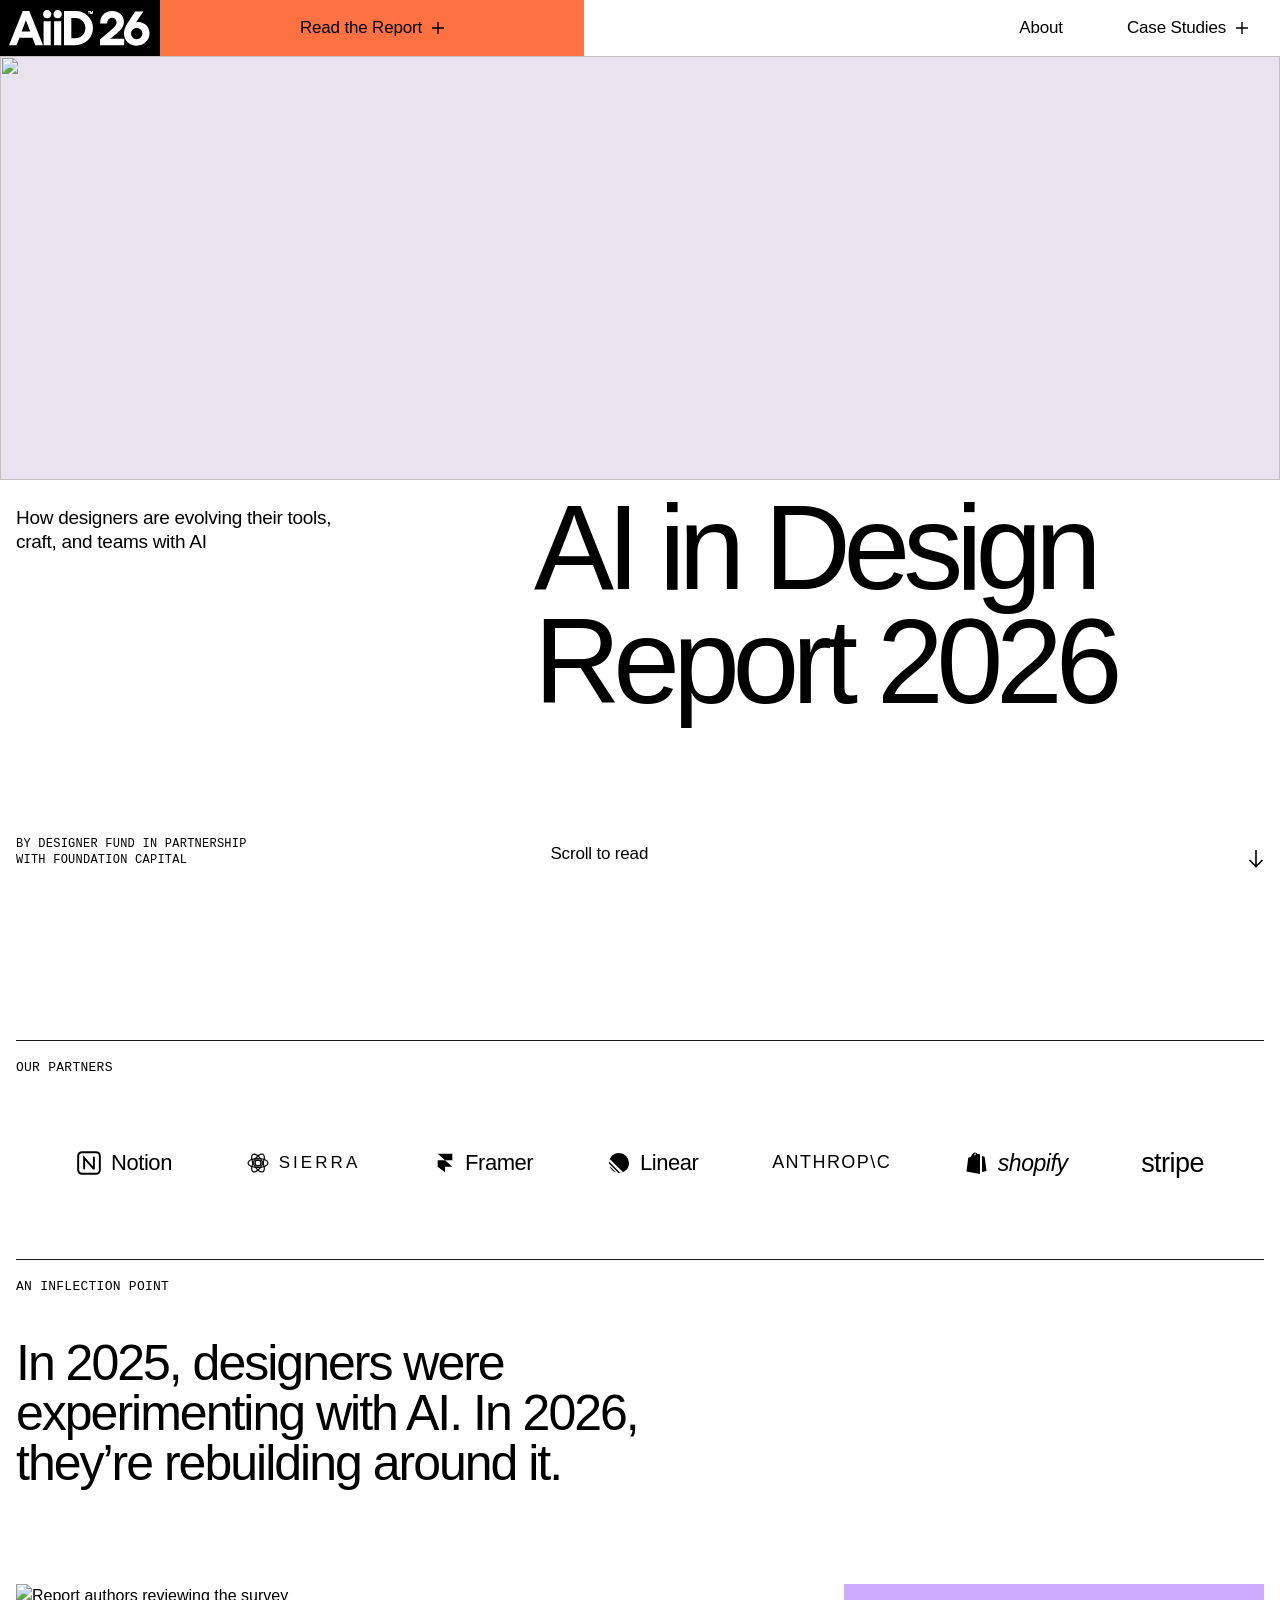
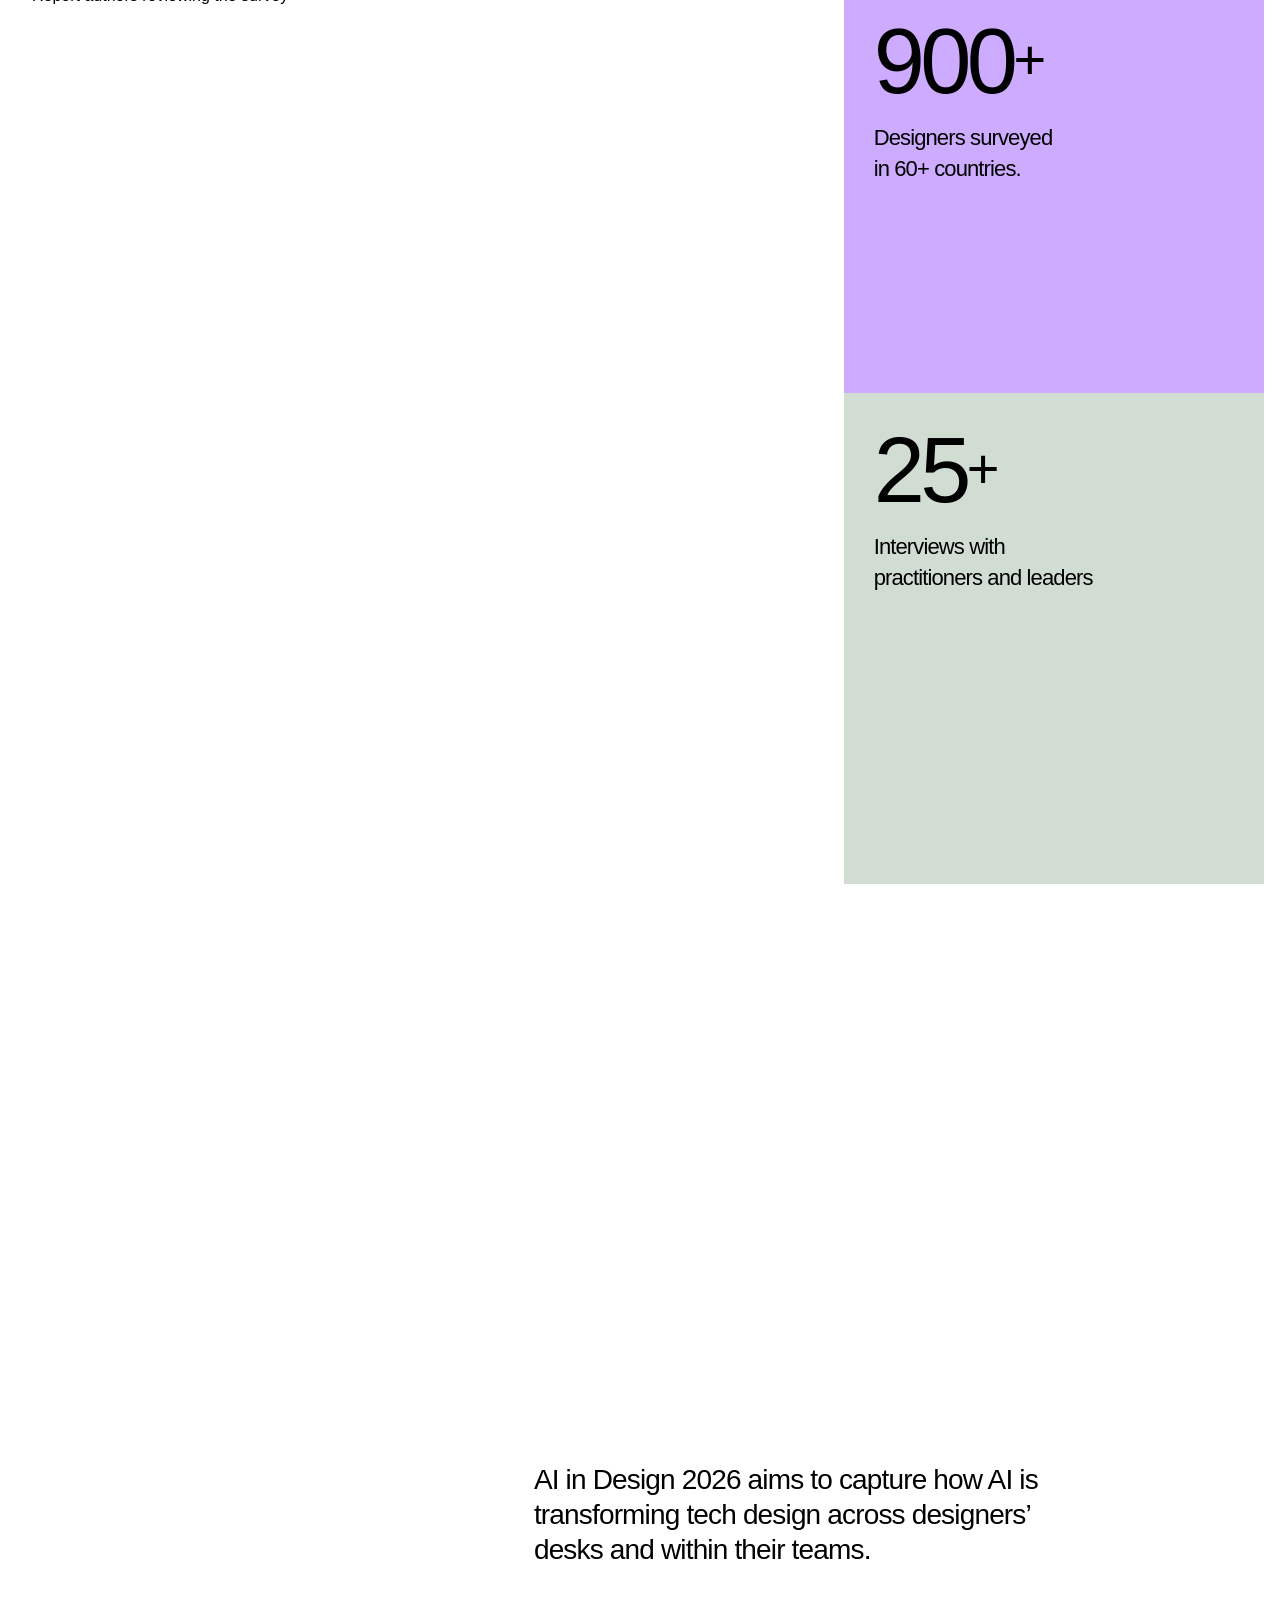
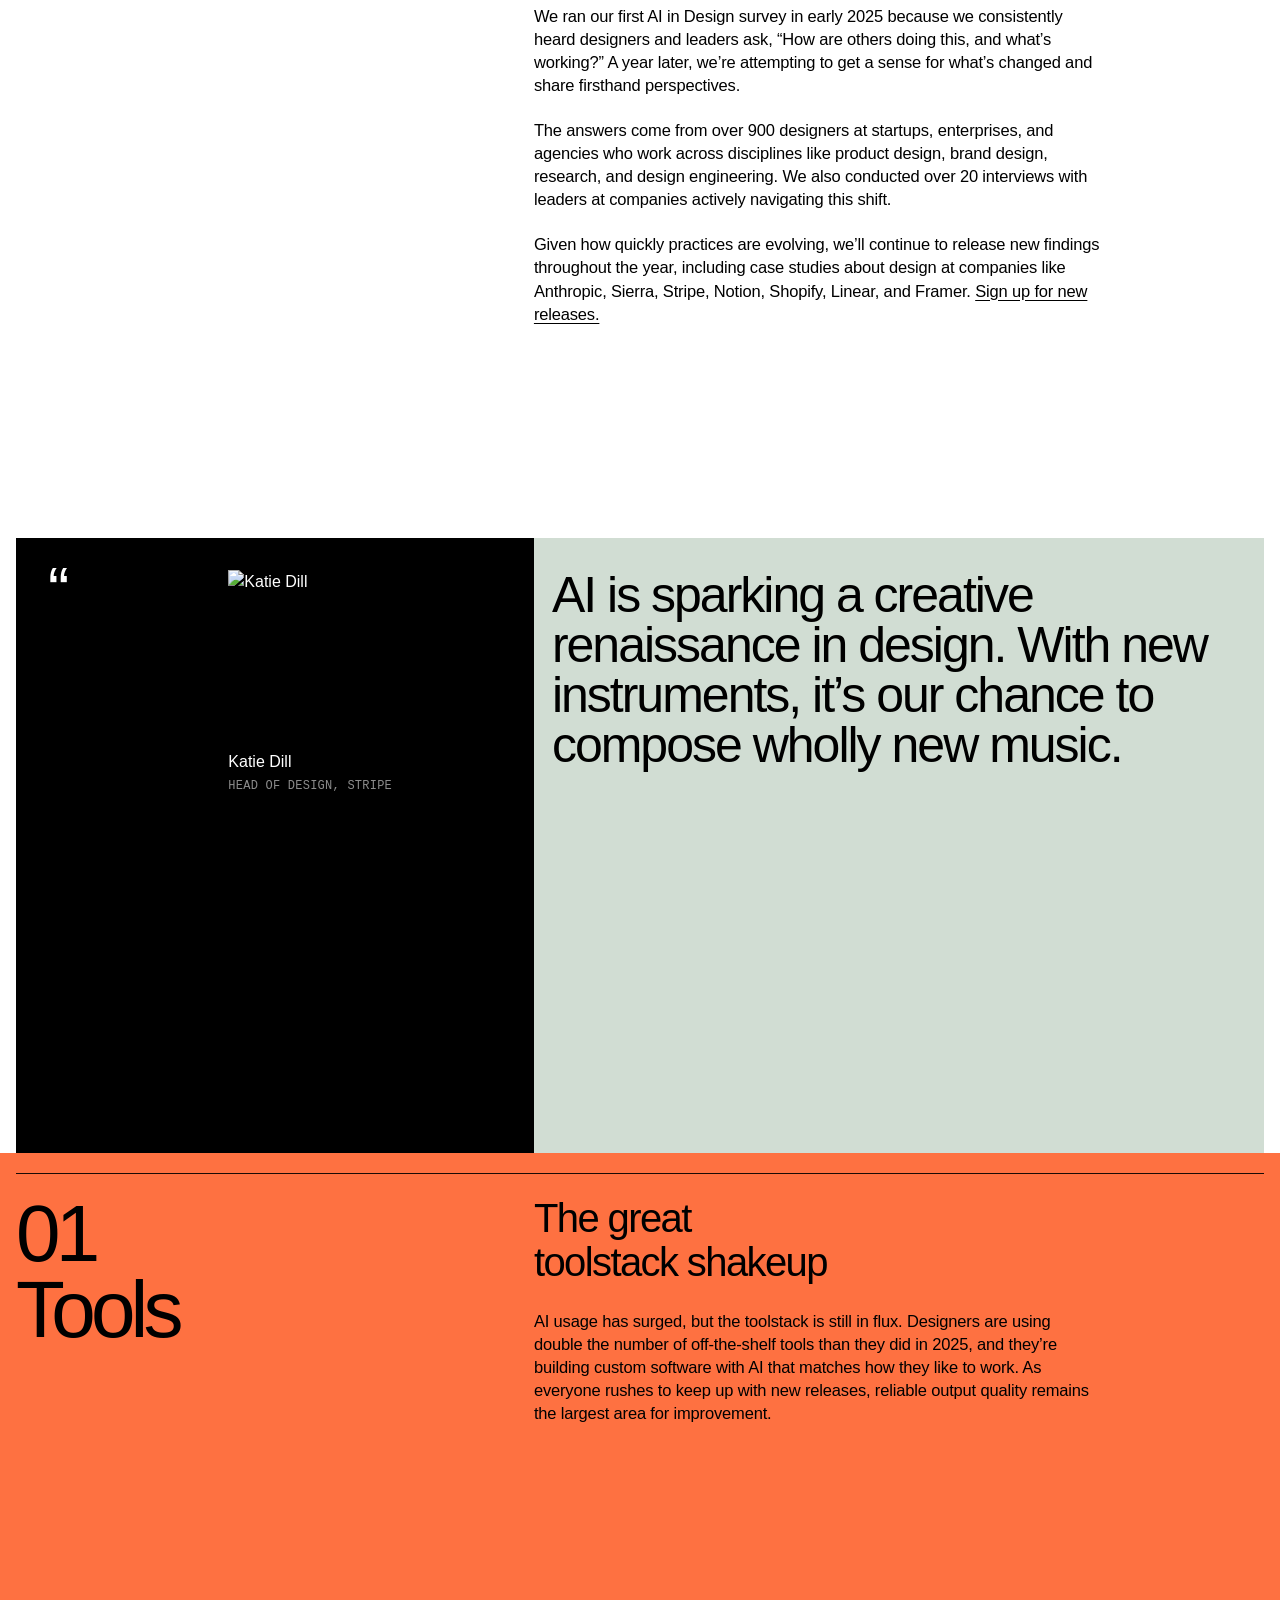
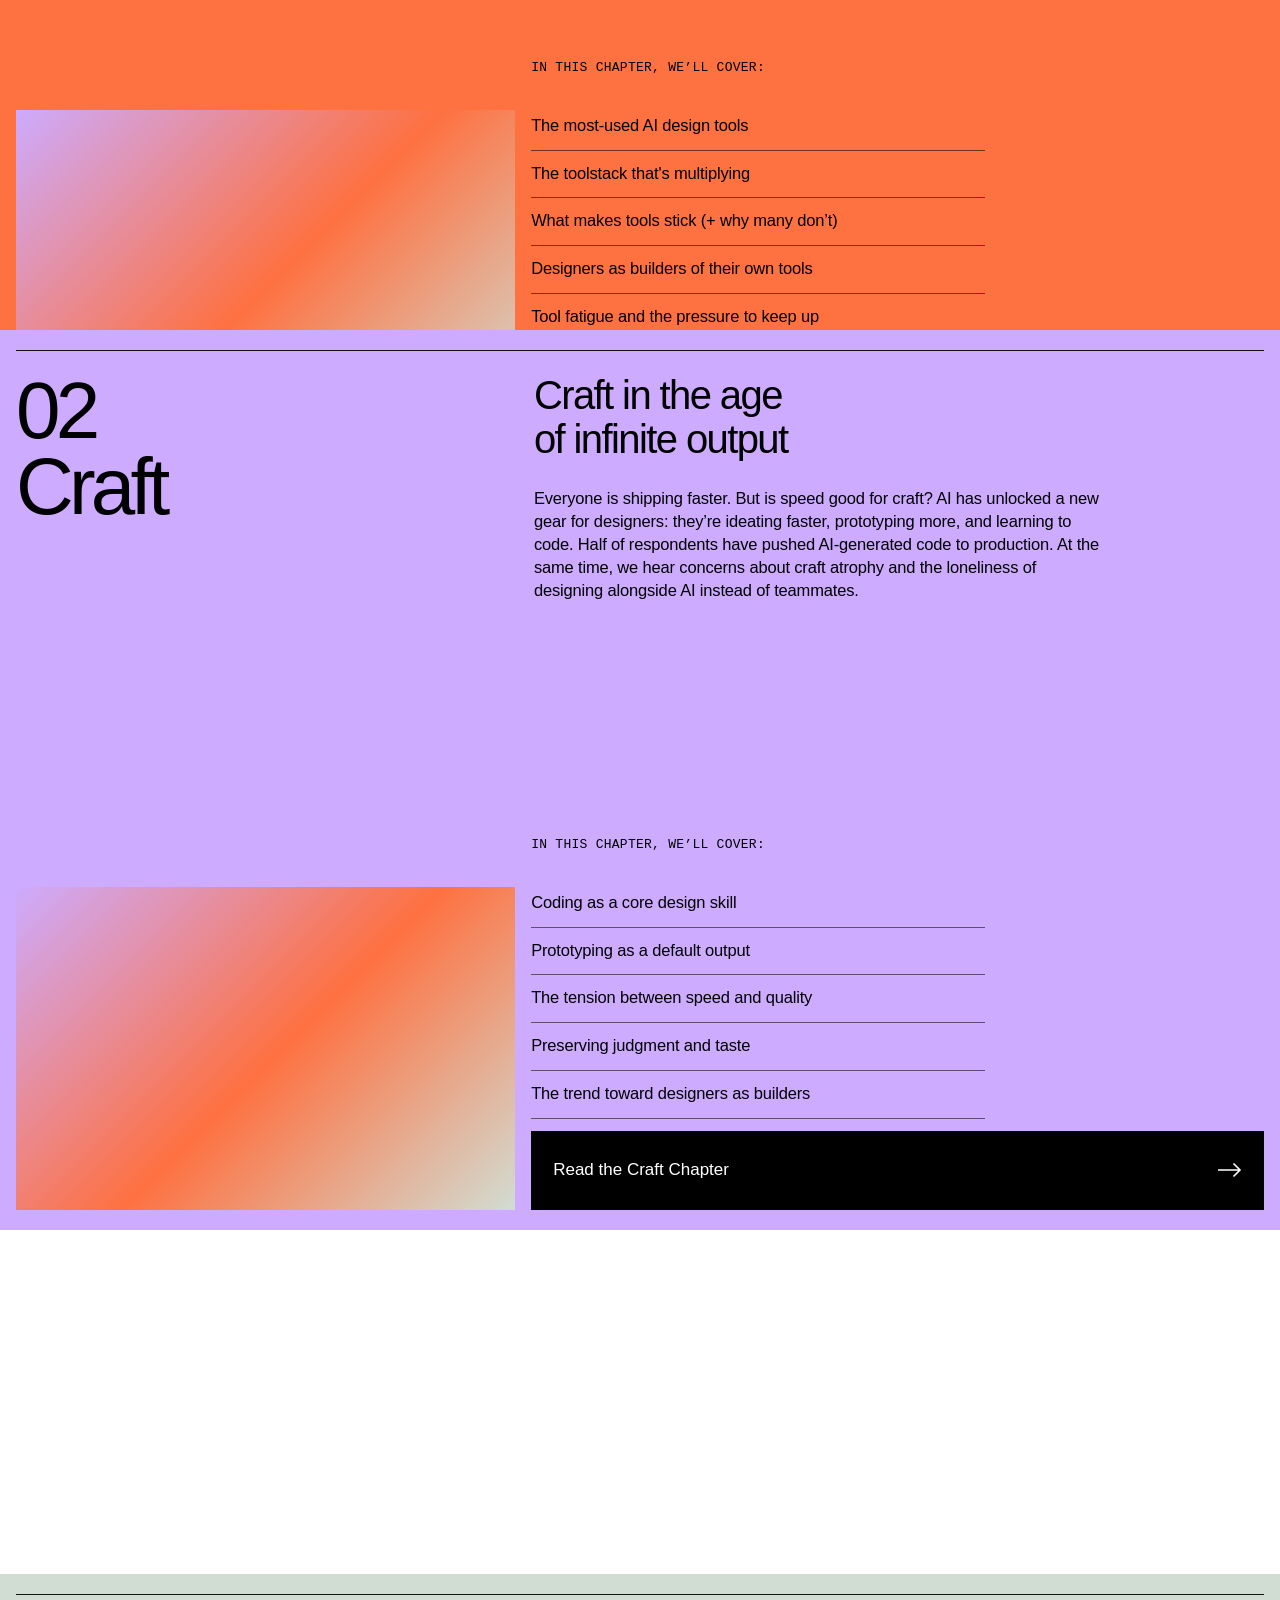
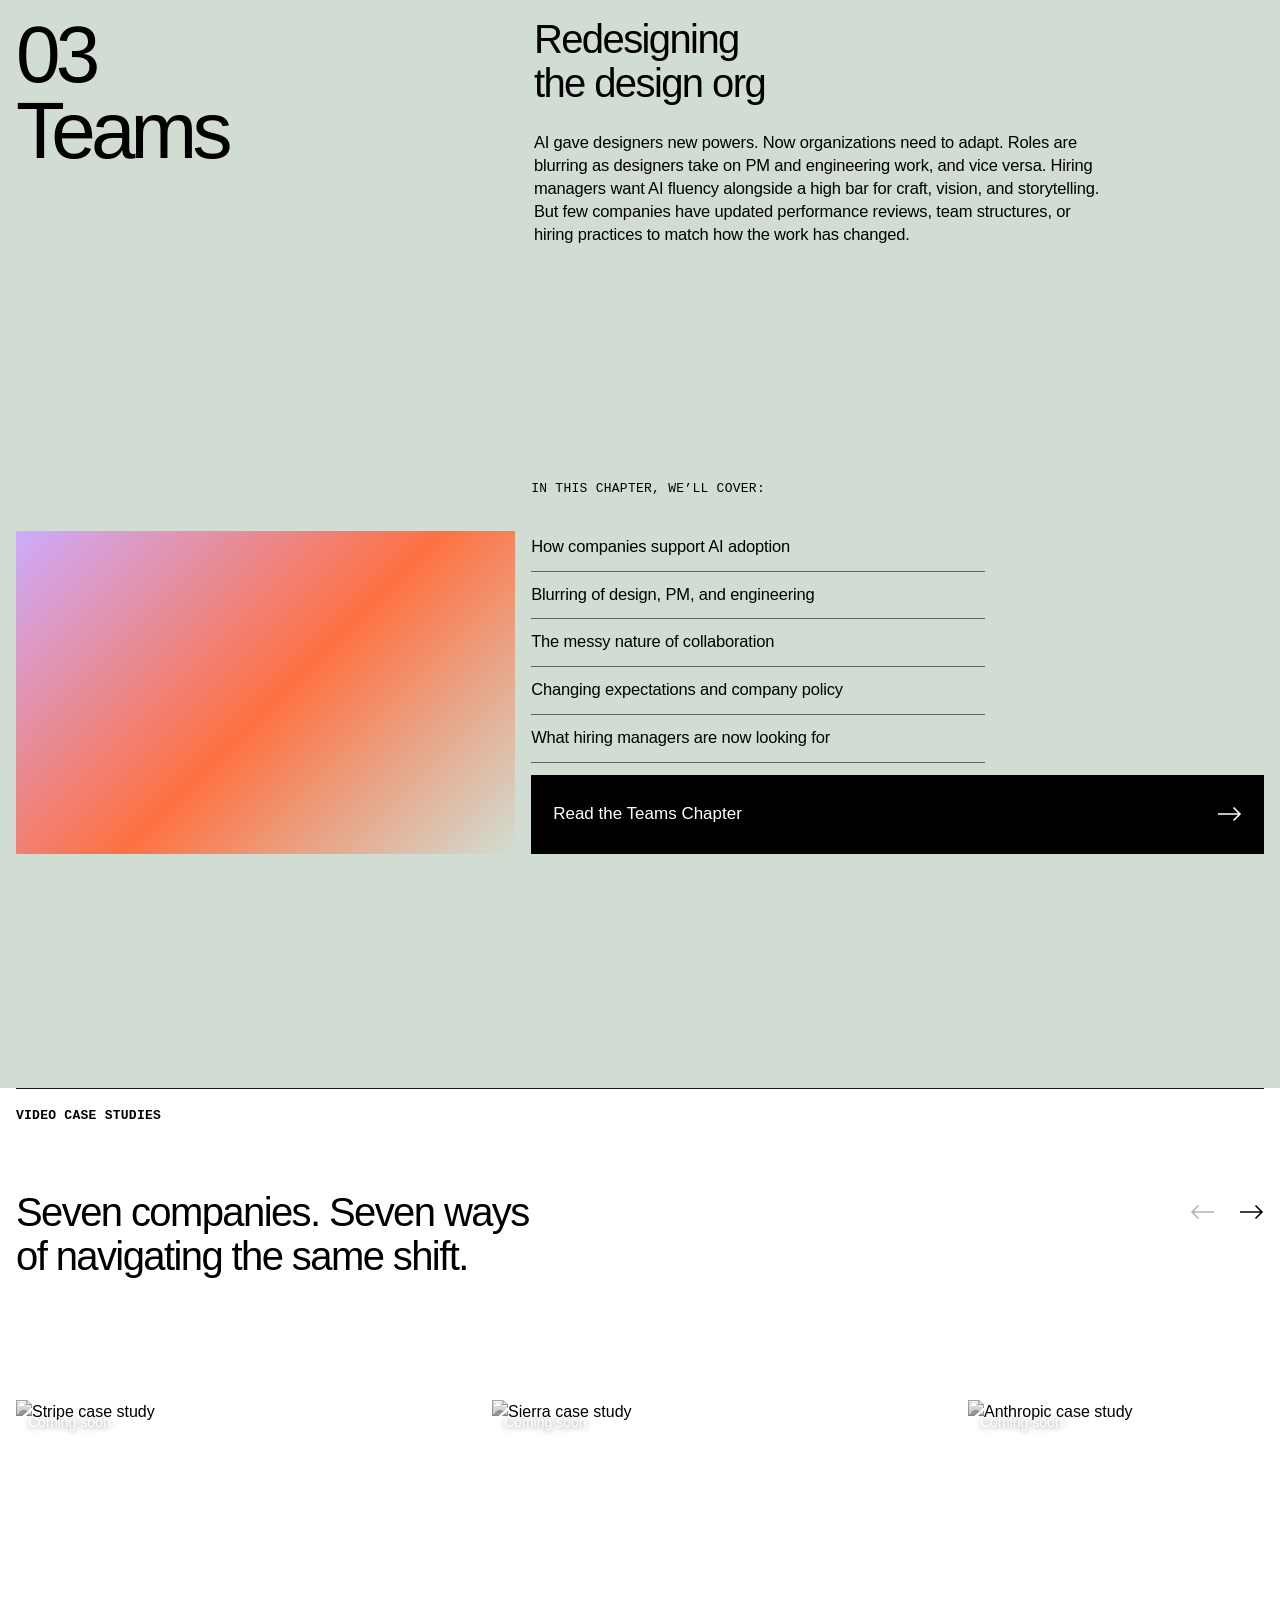
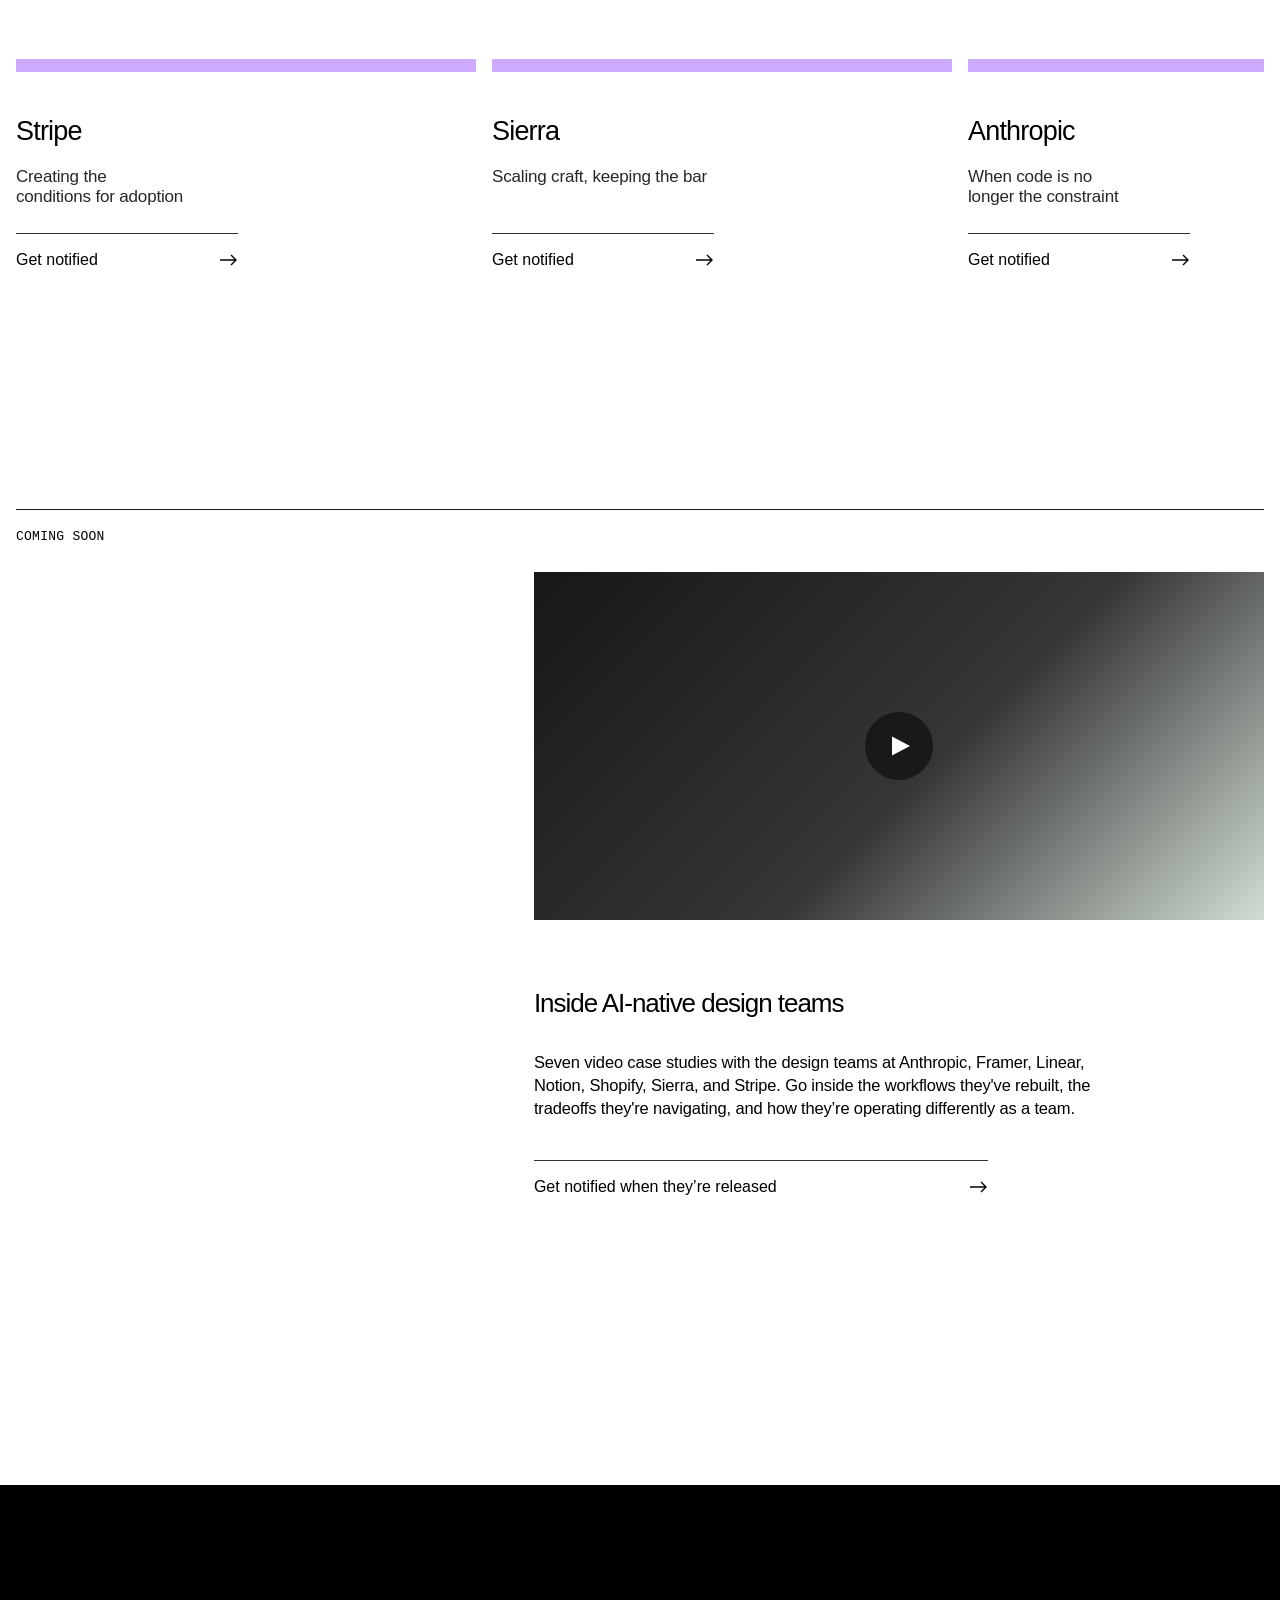
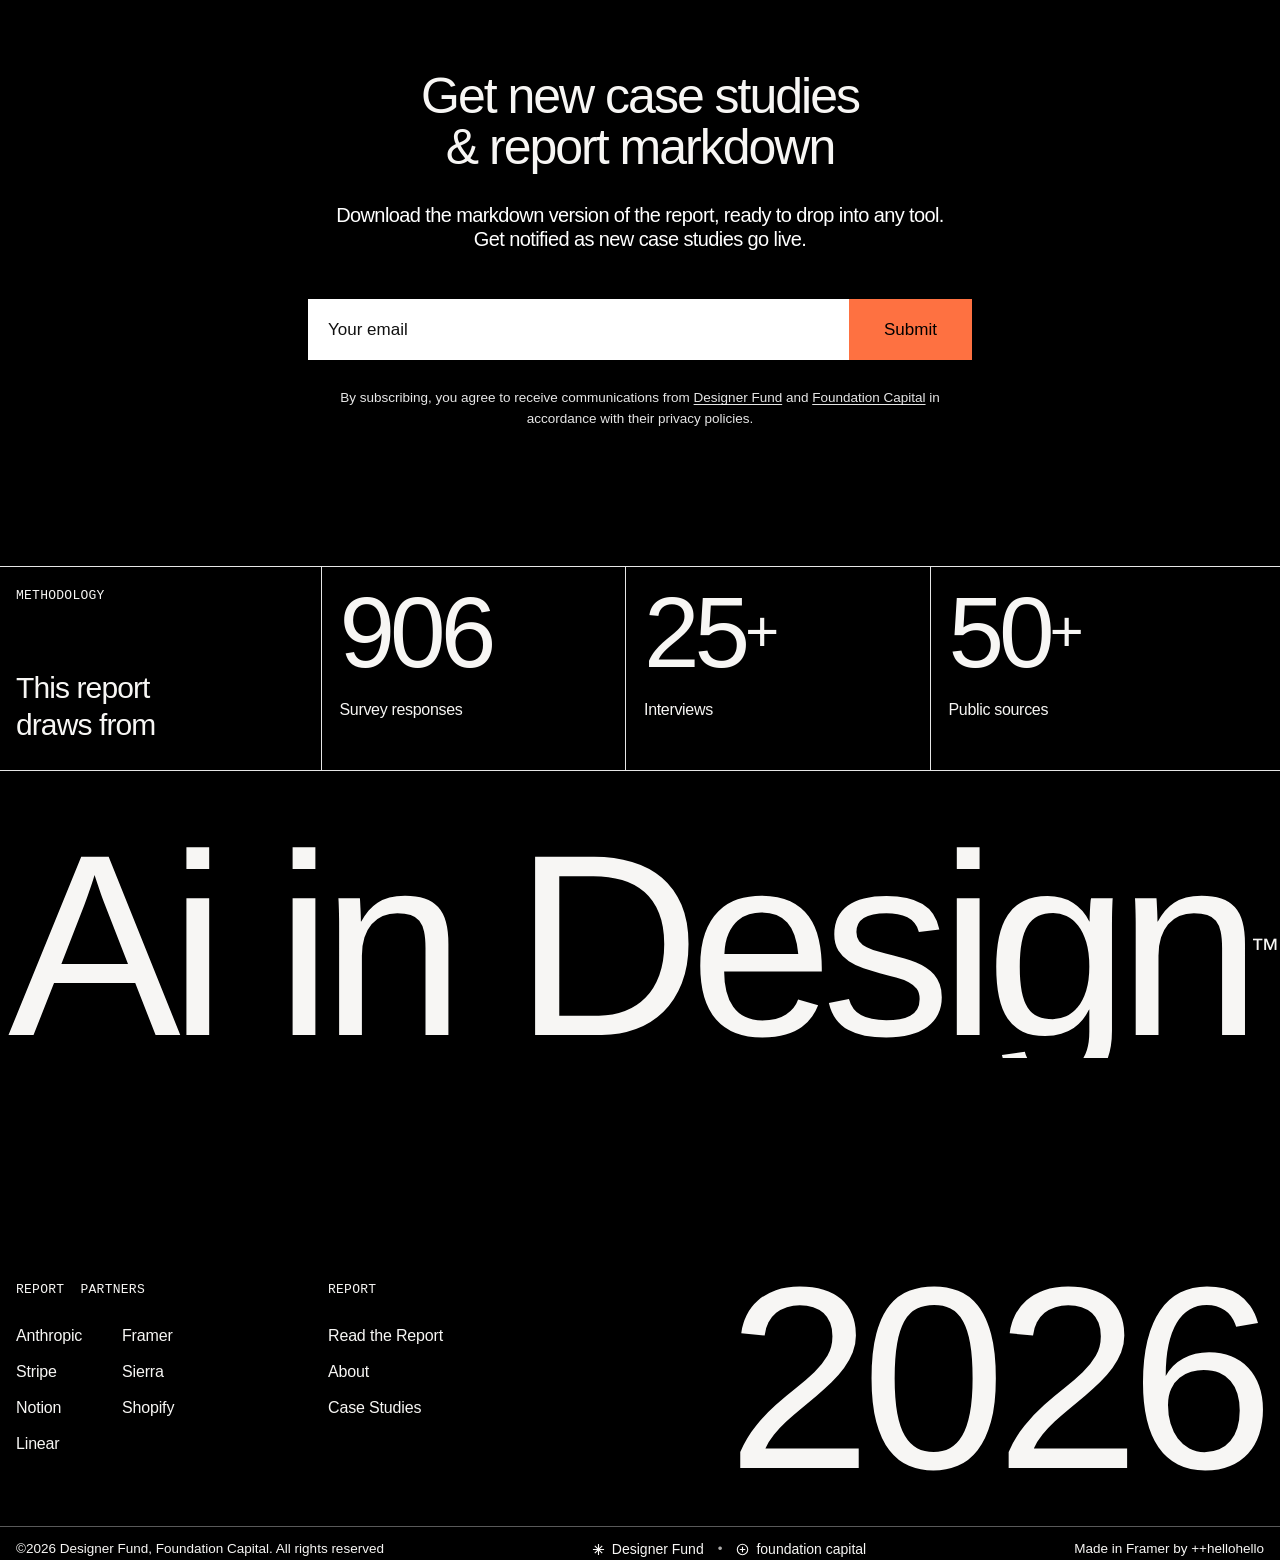
==== commit dea2d93b: "Archive sessions, rank report, and fable5-high; ignore packaging zips Move failed qwen 07-16/17 runs" ====
--- a/gpt56-high-2026-07-16/index.html
+++ b/gpt56-high-2026-07-16/index.html
@@ -38,6 +38,22 @@
     </nav>
   </header>
 
+  <!-- Report chapters drawer -->
+  <aside id="report-menu" aria-hidden="true">
+    <div class="report-menu-top">
+      <span>Report Chapters</span>
+      <button id="report-close" type="button" aria-label="Close report chapters">
+        <svg viewBox="0 0 16 16" width="16" height="16"><path d="M1 1l14 14M15 1L1 15" stroke="currentColor" stroke-width="1.5"/></svg>
+      </button>
+    </div>
+    <nav class="report-menu-links" aria-label="Report chapters">
+      <a href="https://example.com/"><span>Tools</span><sup>01</sup></a>
+      <a href="https://example.com/"><span>Craft</span><sup>02</sup></a>
+      <a href="https://example.com/"><span>Teams</span><sup>03</sup></a>
+    </nav>
+    <p class="report-menu-legal">©2026 DESIGNER FUND, FOUNDATION CAPITAL. ALL RIGHTS RESERVED</p>
+  </aside>
+
   <!-- Fullscreen Case Studies menu -->
   <div id="cases-menu" aria-hidden="true">
     <div class="menu-top">
@@ -209,7 +225,7 @@
           </div>
           <div class="chapter-grid">
             <div class="chapter-media">
-              <video src="https://framerusercontent.com/assets/GxhkDLcDBfujafaVJCiFKoxE.webm" muted autoplay loop playsinline preload="metadata"></video>
+              <video src="https://framerusercontent.com/assets/GxhkDLcDBfujafaVJCiFKoxE.webm" muted loop playsinline preload="auto"></video>
             </div>
             <div class="chapter-list">
               <p class="mono-label">IN THIS CHAPTER, WE’LL COVER:</p>
@@ -241,7 +257,7 @@
           </div>
           <div class="chapter-grid">
             <div class="chapter-media">
-              <video src="https://framerusercontent.com/assets/lL79Fmd1Pvt2WDRdt11xdoPD3Uw.webm" muted autoplay loop playsinline preload="metadata"></video>
+              <video src="https://framerusercontent.com/assets/lL79Fmd1Pvt2WDRdt11xdoPD3Uw.webm" muted loop playsinline preload="auto"></video>
             </div>
             <div class="chapter-list">
               <p class="mono-label">IN THIS CHAPTER, WE’LL COVER:</p>
@@ -273,7 +289,7 @@
           </div>
           <div class="chapter-grid">
             <div class="chapter-media">
-              <video src="https://framerusercontent.com/assets/n4xIX9MPpD5lGFog1WLZ2I2UQyY.webm" muted autoplay loop playsinline preload="metadata"></video>
+              <video src="https://framerusercontent.com/assets/n4xIX9MPpD5lGFog1WLZ2I2UQyY.webm" muted loop playsinline preload="auto"></video>
             </div>
             <div class="chapter-list">
               <p class="mono-label">IN THIS CHAPTER, WE’LL COVER:</p>
@@ -428,7 +444,7 @@
         <a class="soon-video" href="https://example.com/" data-reveal>
           <video src="https://framerusercontent.com/assets/4RQvaMC0xNnbs7f7MQ6hG63i2pM.webm"
                  poster="https://framerusercontent.com/images/ytblsBi2O0C6jtd1PYCTXAczI.jpg?scale-down-to=2048"
-                 muted autoplay loop playsinline preload="metadata"></video>
+                 muted loop playsinline preload="auto"></video>
           <span class="soon-play" aria-label="Play">
             <svg viewBox="0 0 20 22" width="20" height="22"><path d="M1 1.5v19L19 11z" fill="currentColor"/></svg>
           </span>
--- a/gpt56-high-2026-07-16/styles.css
+++ b/gpt56-high-2026-07-16/styles.css
@@ -121,6 +121,37 @@
 .header-cases:hover { background: var(--lilac); }
 .plus-icon { display: block; }
 
+/* ============ Report chapter drawer ============ */
+#report-menu {
+  position: fixed; inset: 0 auto 0 0; z-index: 151;
+  width: 584px; max-width: 100vw;
+  background: var(--orange);
+  display: flex; flex-direction: column;
+  padding: 0 16px 16px;
+  visibility: hidden; opacity: 0;
+}
+.report-menu-top {
+  height: 56px;
+  display: flex; align-items: center; justify-content: space-between;
+  font-family: var(--font-medium); font-size: 17px;
+}
+#report-close { background: none; border: 0; cursor: pointer; padding: 8px; color: #000; }
+.report-menu-links { margin-top: auto; }
+.report-menu-links a {
+  min-height: 104px;
+  border-bottom: 1px solid rgba(0,0,0,.9);
+  display: flex; align-items: flex-start;
+  padding: 10px 16px 8px;
+  transition: padding-left .25s ease;
+}
+.report-menu-links a:hover { padding-left: 26px; }
+.report-menu-links span {
+  font-family: var(--font-medium); font-size: 64px; line-height: 1;
+  letter-spacing: -.055em;
+}
+.report-menu-links sup { font-family: var(--font-medium); font-size: 17px; margin: 2px 0 0 12px; }
+.report-menu-legal { font-family: var(--font-mono); font-size: 10px; padding: 16px 16px 0; }
+
 /* ============ Case studies fullscreen menu ============ */
 #cases-menu {
   position: fixed; inset: 0; z-index: 150;
@@ -250,10 +281,10 @@
 }
 
 /* ============ Founders sticky ============ */
-#founders { height: 1350px; position: relative; }
+#founders { height: calc(100svh + 450px); min-height: 1170px; position: relative; }
 .founders-sticky {
   position: sticky; top: 0;
-  height: 900px;
+  height: 100svh; min-height: 720px;
   display: flex;
   padding: 0 var(--px);
   gap: 4px;
@@ -334,8 +365,9 @@
 #chapters::after { content: ''; display: block; height: 214px; background: var(--sage); }
 .chapter {
   position: sticky; top: 0;
-  height: 900px;
+  height: 100svh; min-height: 720px;
   display: flex;
+  overflow: hidden;
 }
 .chapter + .chapter { margin-top: 0; }
 .chapter-tools { background: var(--orange); z-index: 1; }
@@ -370,8 +402,10 @@
   align-items: flex-end;
   gap: 16px;
 }
-.chapter-media { flex: 0 0 40%; }
+.chapter-media { flex: 0 0 40%; background: linear-gradient(135deg, var(--lilac), var(--orange) 52%, var(--sage)); }
 .chapter-media video { width: 100%; aspect-ratio: 571/369; object-fit: cover; display: block; }
+.chapter-media.media-failed { aspect-ratio: 571/369; }
+.chapter-media.media-failed video { display: none; }
 .chapter-list { flex: 1; max-width: 806px; }
 .chapter-list .mono-label { margin-bottom: 26px; }
 .chapter-list ul { max-width: 454px; }
@@ -476,8 +510,11 @@
 .soon-video {
   position: relative; display: block;
   overflow: hidden;
+  background: linear-gradient(135deg, #171717, #363636 55%, var(--sage));
 }
 .soon-video video { width: 100%; aspect-ratio: 1425/680; object-fit: cover; display: block; }
+.soon-video.media-failed { aspect-ratio: 1425/680; }
+.soon-video.media-failed video { display: none; }
 .soon-play {
   position: absolute; top: 50%; left: 50%;
   transform: translate(-50%, -50%);
@@ -558,7 +595,7 @@
 
 /* Methodology */
 .methodology {
-  margin-top: 170px;
+  margin-top: 137px;
   display: grid;
   grid-template-columns: 24.4% 24.4% 24.4% 26.8%;
   border-top: 1px solid rgba(255,255,255,0.9);
@@ -583,7 +620,7 @@
 }
 .method-number sup { font-size: 58px; vertical-align: 16px; letter-spacing: 0; }
 .method-cell h6 {
-  margin-top: 56px;
+  margin-top: 21px;
   font-family: var(--font-medium); font-weight: 400;
   font-size: 16px; letter-spacing: -0.02em;
   color: var(--offwhite);
@@ -605,7 +642,7 @@
 /* Footer links + giant year */
 .footer-links {
   display: flex; align-items: flex-end; justify-content: space-between;
-  padding-top: 130px;
+  padding-top: 220px;
 }
 .footer-cols { display: flex; gap: 100px; padding-bottom: 24px; }
 .footer-group .mono-label { color: var(--offwhite); margin-bottom: 26px; }
@@ -627,7 +664,7 @@
 .footer-bottom {
   margin-top: 46px;
   border-top: 1px solid rgba(255,255,255,0.35);
-  padding-top: 16px; padding-bottom: 18px;
+  padding-top: 12px; padding-bottom: 0;
   display: flex; align-items: center; justify-content: space-between;
   font-size: 13.5px;
   color: var(--offwhite);
